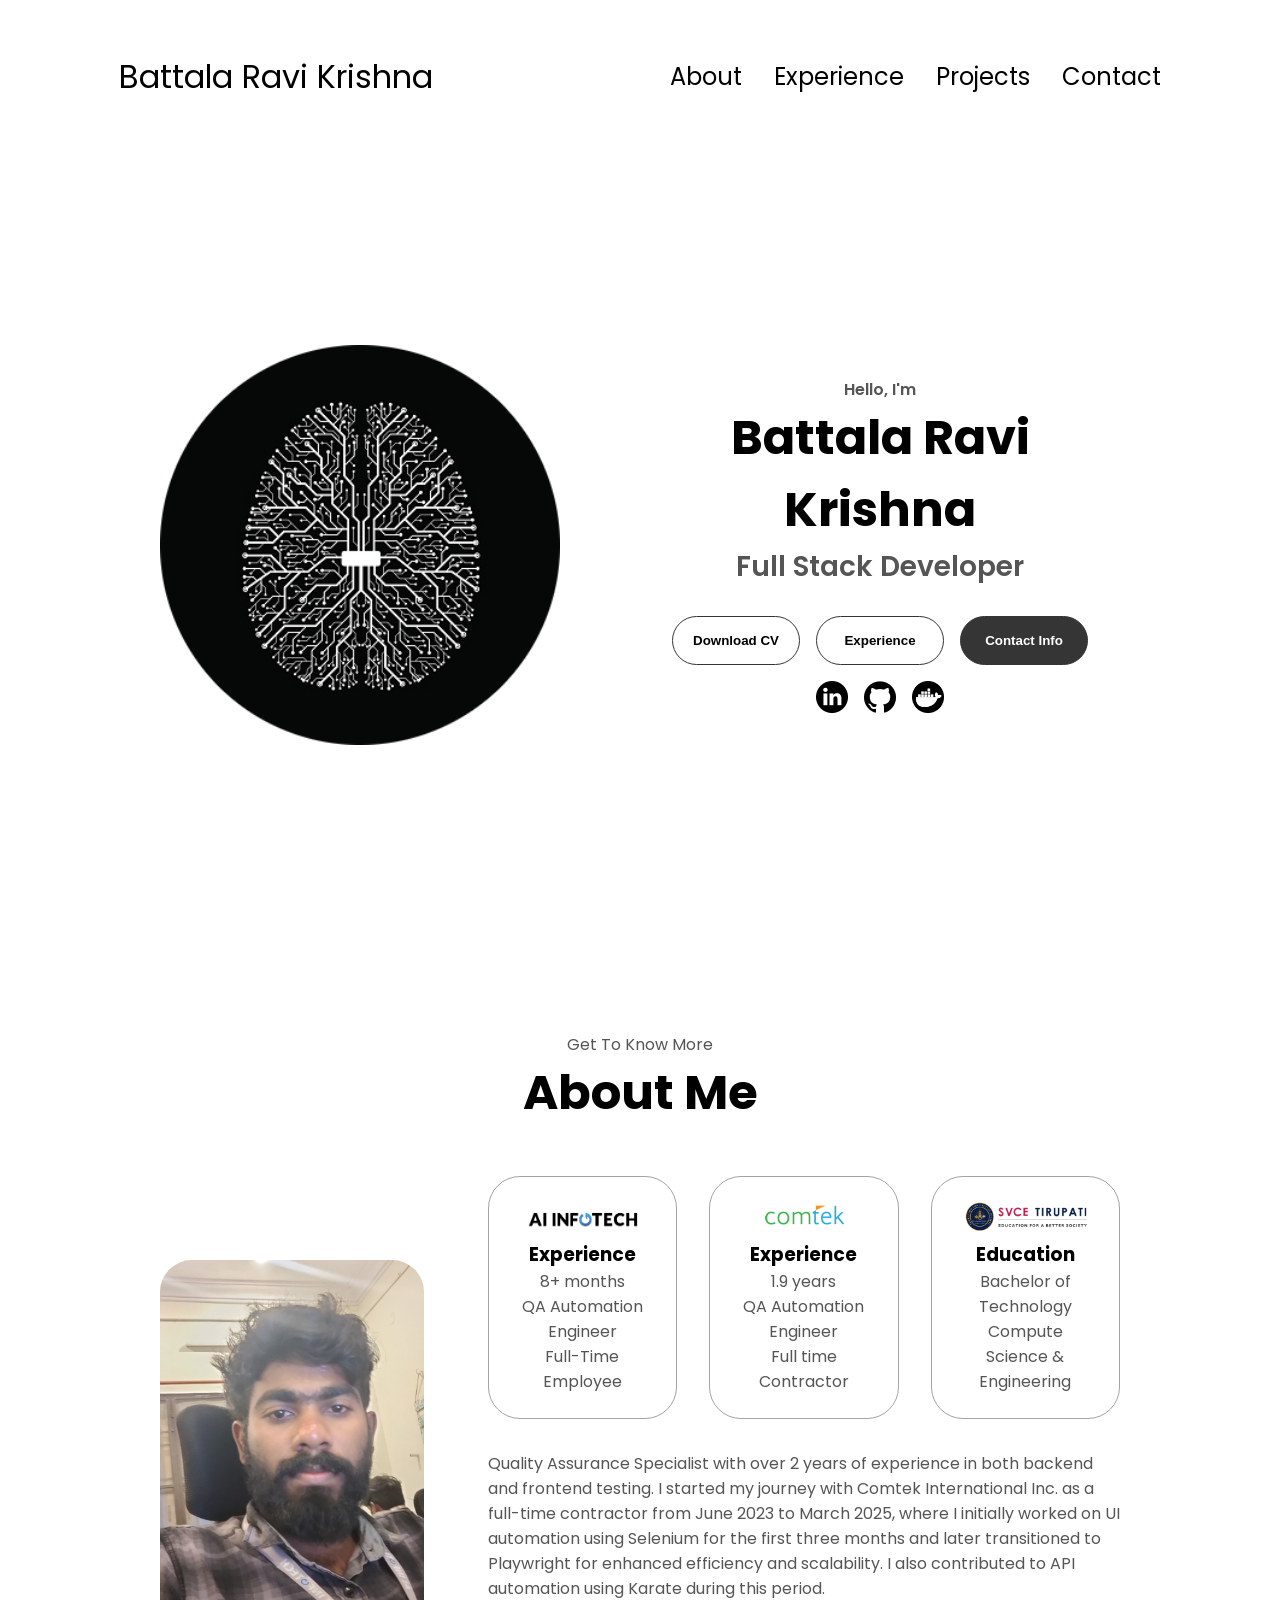
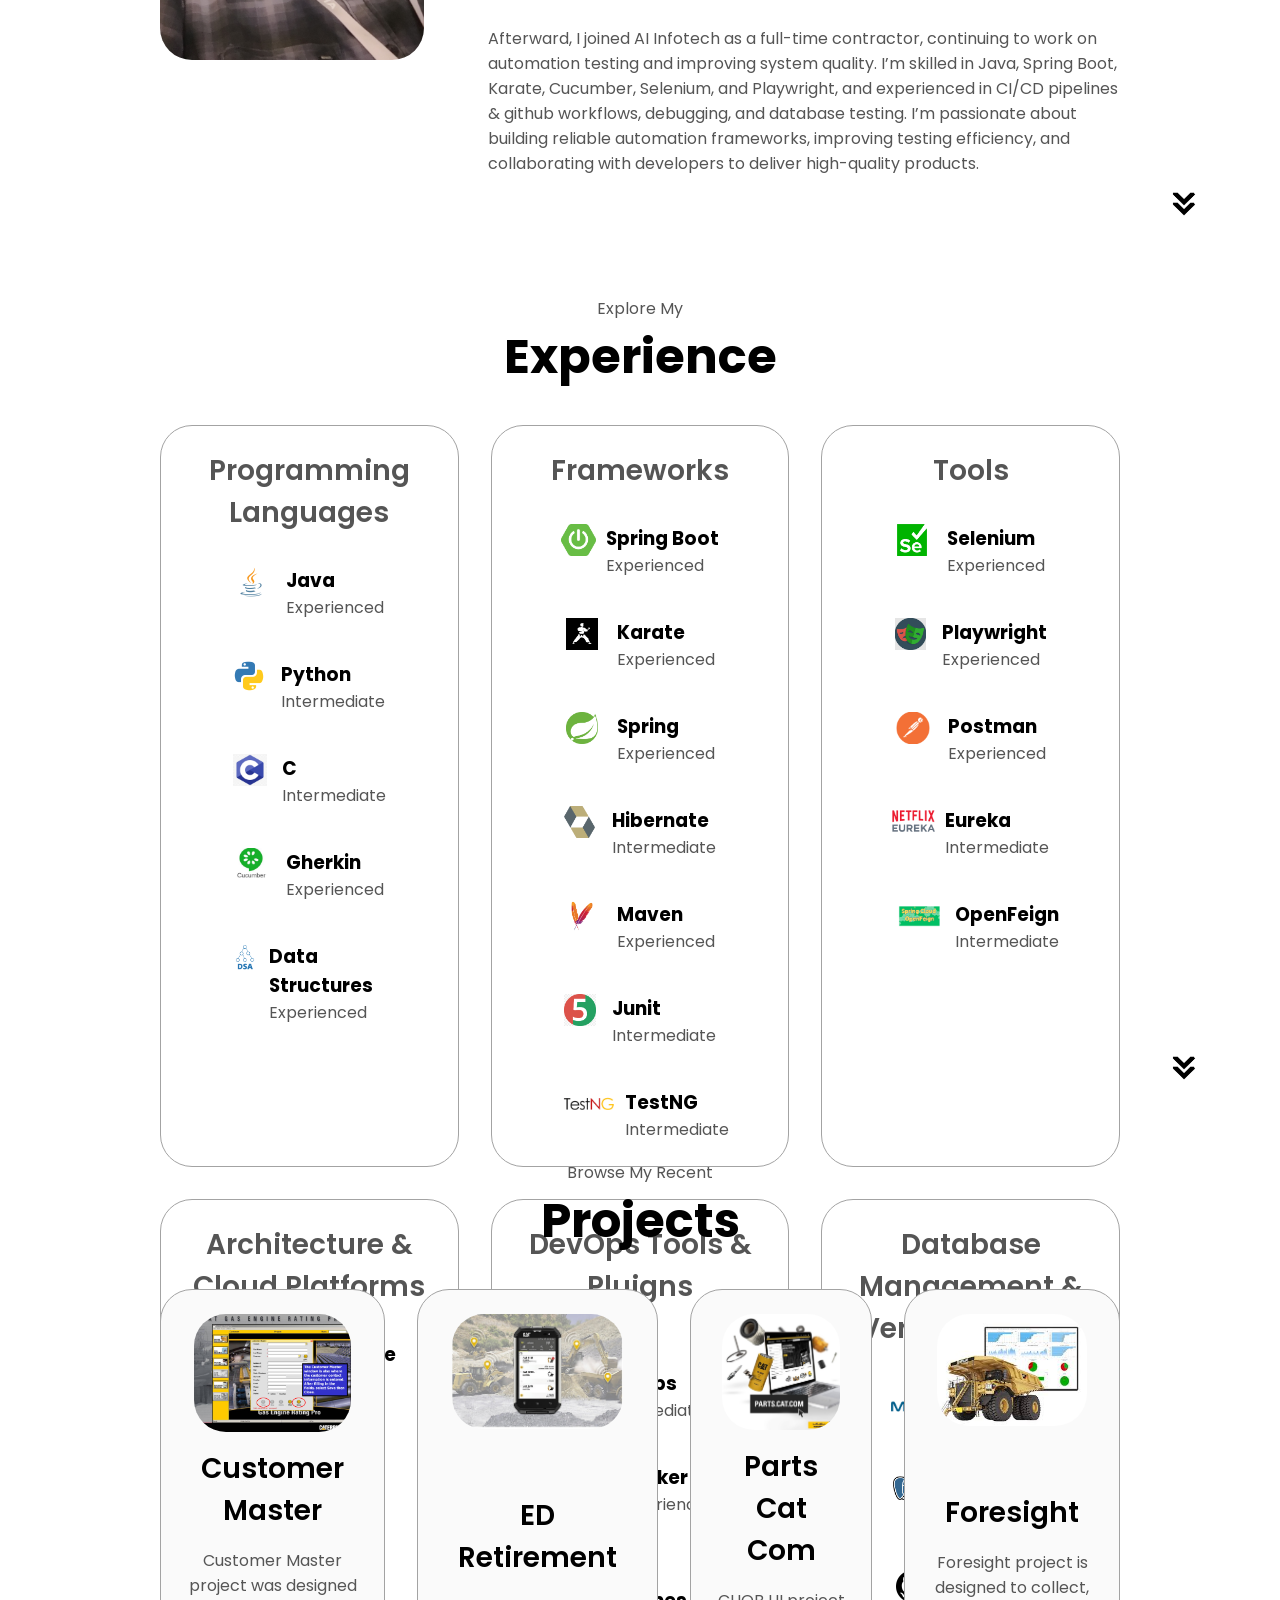
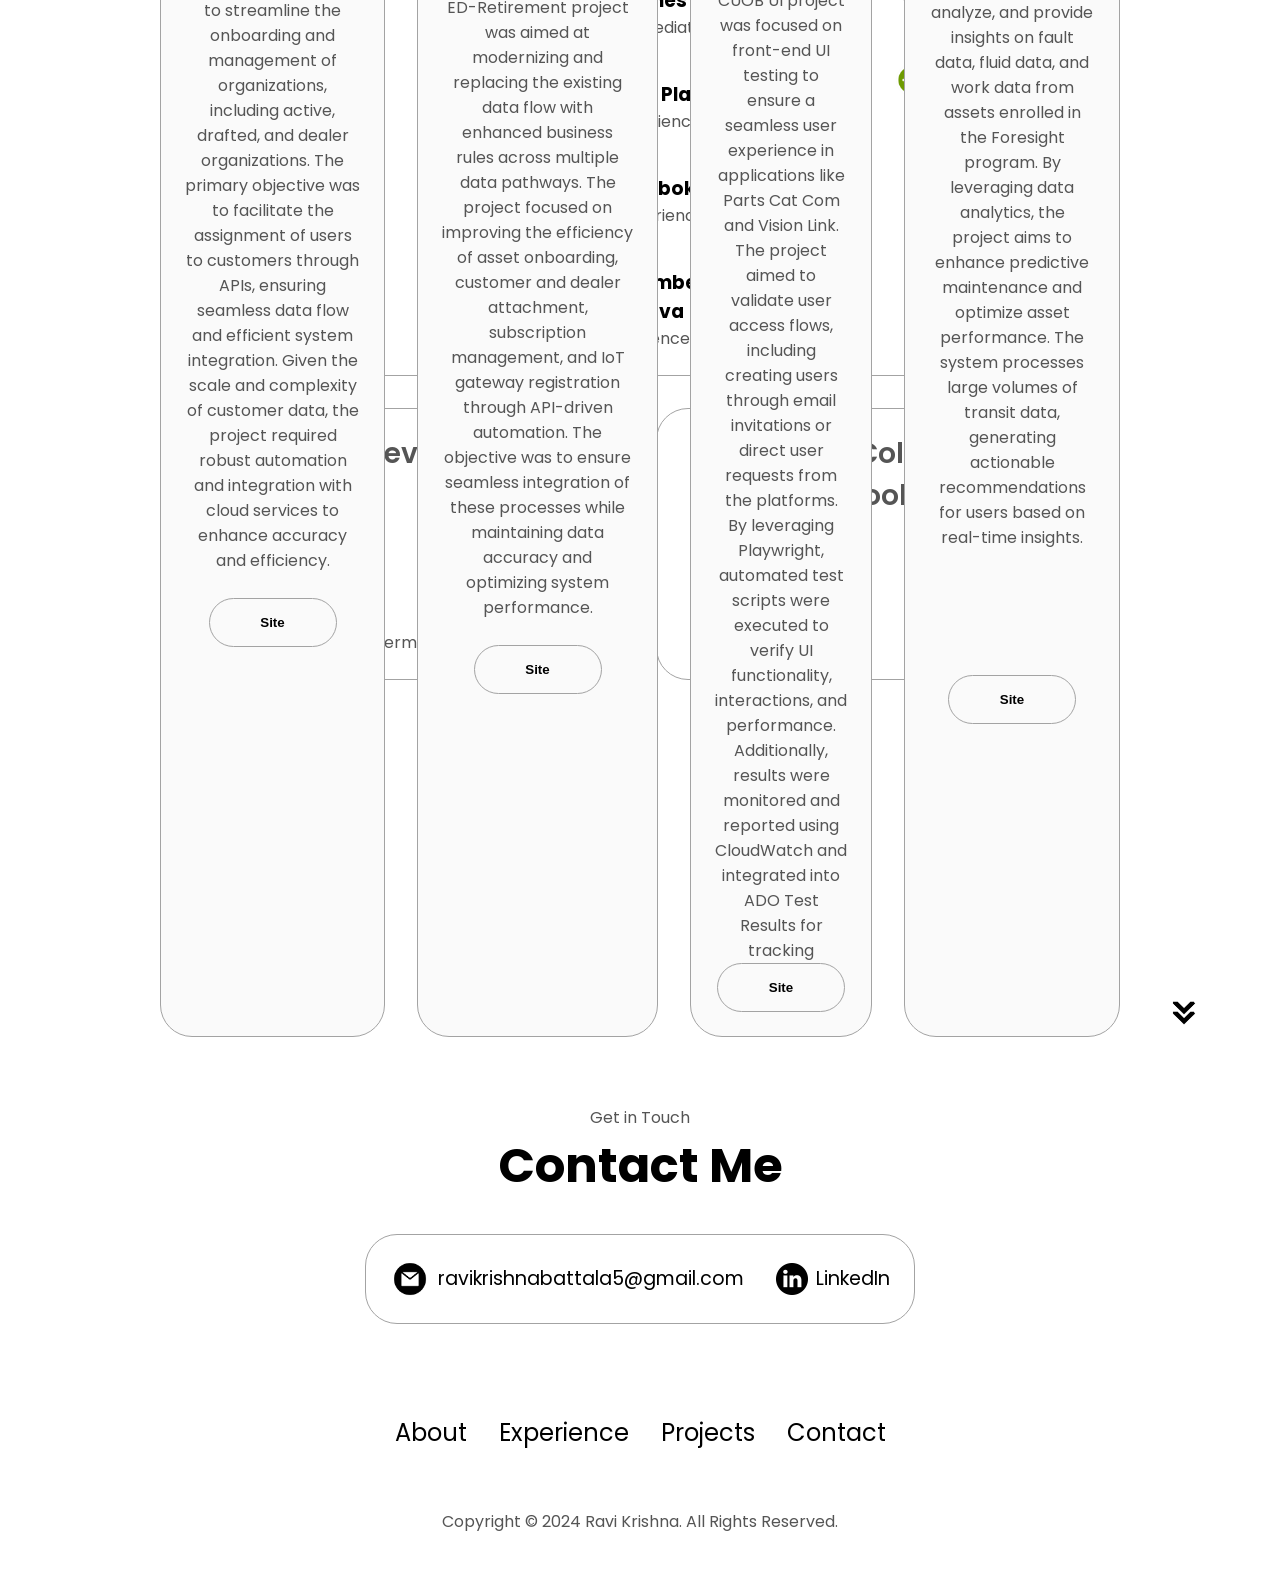
==== index.html @ 6d6265ec "updated version" ====
<!DOCTYPE html>
<html lang="en">

<head>
  <meta charset="UTF-8" />
  <meta http-equiv="X-UA-Compatible" content="IE=edge" />
  <meta name="viewport" content="width=device-width, initial-scale=1.0" />
  <title>My Portfolio</title>
  <link rel="stylesheet" href="style.css" />
  <link rel="stylesheet" href="mediaqueries.css" />
</head>

<body>
  <nav id="desktop-nav">
    <div class="logo">Battala Ravi Krishna</div>
    <div>
      <ul class="nav-links">
        <li><a href="#about">About</a></li>
        <li><a href="#experience">Experience</a></li>
        <li><a href="#projects">Projects</a></li>
        <li><a href="#contact">Contact</a></li>
      </ul>
    </div>
  </nav>
  <nav id="hamburger-nav">
    <div class="logo">Ravi Krishna</div>
    <div class="hamburger-menu">
      <div class="hamburger-icon" onclick="toggleMenu()">
        <span></span>
        <span></span>
        <span></span>
      </div>
      <div class="menu-links">
        <li><a href="#about" onclick="toggleMenu()">About</a></li>
        <li><a href="#experience" onclick="toggleMenu()">Experience</a></li>
        <li><a href="#projects" onclick="toggleMenu()">Projects</a></li>
        <li><a href="#contact" onclick="toggleMenu()">Contact</a></li>
      </div>
    </div>
  </nav>
  <section id="profile">
    <div class="section__pic-container">
      <img src="./assets/display.jpg" alt="Profile picture" />
    </div>
    <div class="section__text">
      <p class="section__text__p1">Hello, I'm</p>

      <h1 class="title">Battala Ravi Krishna</h1>


      <p class="section__text__p2">
        <span class="title-large section-subtitle">
          <span class="typing-animation" id="developer-title"></span>
        </span>
      </p>
      <div class="btn-container">
        <button class="btn btn-color-2" onclick="window.open('./assets/RAVI_KRISHNA_BATTALA.pdf')">
          Download CV
        </button>
        <button class="btn btn-color-2" onclick="window.open('./assets/Experience_letter.pdf')">
          Experience
        </button>
        <button class="btn btn-color-1" onclick="location.href='./#contact'">
          Contact Info
        </button>
      </div>
      <div id="socials-container">
        <img src="./assets/linkedin.png" alt="My LinkedIn profile" class="icon"
          onclick="location.href='https://www.linkedin.com/in/ravi-krishna-battala-4a3060226/'" />
        <img src="./assets/github.png" alt="My Github profile" class="icon"
          onclick="location.href='https://github.com/ravikrishnabattala'" />
        <img src="./assets/docker.png" alt="My Docker profile" class="icon"
          onclick="location.href='https://hub.docker.com/u/ravikrishna1269'" />
      </div>
    </div>
  </section>
  <section id="about">
    <p class="section__text__p1">Get To Know More</p>
    <h1 class="title">About Me</h1>
    <div class="section-container">
      <div class="section__pic-container">
        <img src="./assets/about-pic.jpg" alt="Profile picture" class="about-pic" />
      </div>
      <div class="about-details-container">
        <div class="about-containers">
          <div class="details-container">
            <img src="./assets/aiinfotech.png" alt="https://www.linkedin.com/company/comtek_2/" class="icon"
                 onclick="location.href='https://aiinfotech.co.in/'" />
            <h3>Experience</h3>
            <p>8+ months<br/>QA Automation Engineer <br/>Full-Time Employee</p>
          </div>
          <div class="details-container">
            <img src="./assets/comtek.png" alt="https://www.linkedin.com/company/comtek_2/" class="icon"
              onclick="location.href='https://cmtk.net/'" />
            <h3>Experience</h3>
            <p>1.9 years <br/>QA Automation Engineer<br/> Full time Contractor</p>
          </div>
          <div class="details-container">
            <img src="./assets/college.png" alt="https://www.linkedin.com/school/svcetirupati/" class="icon"
              onclick="location.href='https://svce.edu.in/'" />
            <h3>Education</h3>
            <p>Bachelor of Technology<br />Compute Science & Engineering</p>
          </div>
        </div>
        <div class="text-container">
          <p>
            Quality Assurance Specialist with over 2 years of experience in both backend and frontend testing.
            I started my journey with Comtek International Inc. as a full-time contractor from June 2023 to March 2025,
            where I initially worked on UI automation using Selenium for the first three months and later transitioned
            to Playwright for enhanced efficiency and scalability. I also contributed to API automation using
            Karate during this period.
          </p>
          <br />
          <p>
            Afterward, I joined AI Infotech as a full-time contractor, continuing to work on automation testing and
            improving system quality. I’m skilled in Java, Spring Boot, Karate, Cucumber, Selenium, and Playwright,
            and experienced in CI/CD pipelines & github workflows, debugging, and database testing. I’m passionate
            about building reliable automation frameworks, improving testing efficiency, and collaborating
            with developers to deliver high-quality products.
          </p>
        </div>
      </div>
    </div>
    <img src="./assets/arrow.png" alt="Arrow icon" class="icon arrow" onclick="location.href='./#experience'" />
  </section>
  <section id="experience">
    <p class="section__text__p1">Explore My</p>
    <h1 class="title">Experience</h1>
    <div class="experience-details-container">
      <div class="about-containers">
        <div class="details-container">
          <h2 class="experience-sub-title">Programming Languages</h2>
          <div class="article-container">
            <article>
              <img src="./assets/java.webp" alt="Experience icon" class="icon" />
              <div>
                <h3>Java</h3>
                <p>Experienced</p>
              </div>
            </article>
            <article>
              <img src="./assets/python.png" alt="Experience icon" class="icon" />
              <div>
                <h3>Python</h3>
                <p>Intermediate</p>
              </div>
            </article>
            <article>
              <img src="./assets/C.png" alt="Experience icon" class="icon" />
              <div>
                <h3>C</h3>
                <p>Intermediate</p>
              </div>
            </article>
            <article>
              <img src="./assets/gherkin.jpg" alt="Experience icon" class="icon" />
              <div>
                <h3>Gherkin</h3>
                <p>Experienced</p>
              </div>
            </article>
            <article>
              <img src="./assets/DSA.png" alt="Experience icon" class="icon" />
              <div>
                <h3>Data Structures </h3>
                <p>Experienced</p>
              </div>
            </article>
          </div>
        </div>
        <div class="details-container">
          <h2 class="experience-sub-title">Frameworks</h2>
          <div class="article-container">
            <article>
              <img src="./assets/springboot.png" alt="Experience icon" class="icon" />
              <div>
                <h3>Spring Boot</h3>
                <p>Experienced</p>
              </div>
            </article>
            <article>
              <img src="./assets/karate.png" alt="Experience icon" class="icon" />
              <div>
                <h3>Karate</h3>
                <p>Experienced</p>
              </div>
            </article>
            <article>
              <img src="./assets/spring.png" alt="Experience icon" class="icon" />
              <div>
                <h3>Spring</h3>
                <p>Experienced</p>
              </div>
            </article>
            <article>
              <img src="./assets/hibernate.png" alt="Experience icon" class="icon" />
              <div>
                <h3>Hibernate</h3>
                <p>Intermediate</p>
              </div>
            </article>
            <article>
              <img src="./assets/maven.png" alt="Experience icon" class="icon" />
              <div>
                <h3>Maven</h3>
                <p>Experienced</p>
              </div>
            </article>
            <article>
              <img src="./assets/junit.png" alt="Experience icon" class="icon" />
              <div>
                <h3>Junit</h3>
                <p>Intermediate</p>
              </div>
            </article>
            <article>
              <img src="./assets/testng.png" alt="Experience icon" class="icon" />
              <div>
                <h3>TestNG</h3>
                <p>Intermediate</p>
              </div>
            </article>
          </div>
        </div>
        <div class="details-container">
          <h2 class="experience-sub-title">Tools</h2>
          <div class="article-container">
            <article>
              <img src="./assets/selenium.png" alt="Experience icon" class="icon" />
              <div>
                <h3>Selenium</h3>
                <p>Experienced</p>
              </div>
            </article>
            <article>
              <img src="./assets/playwright.jpg" alt="Experience icon" class="icon" />
              <div>
                <h3>Playwright</h3>
                <p>Experienced</p>
              </div>
            </article>
<!--            <article>-->
<!--              <img src="./assets/kafka.jpg" alt="Experience icon" class="icon" />-->
<!--              <div>-->
<!--                <h3>kafka</h3>-->
<!--                <p>Intermediate</p>-->
<!--              </div>-->
<!--            </article>-->
<!--            <article>-->
<!--              <img src="./assets/rabbitmq.png" alt="Experience icon" class="icon" />-->
<!--              <div>-->
<!--                <h3>RabbitMQ</h3>-->
<!--                <p>Intermediate</p>-->
<!--              </div>-->
<!--            </article>-->
            <article>
              <img src="./assets/postman.png" alt="Experience icon" class="icon" />
              <div>
                <h3>Postman</h3>
                <p>Experienced</p>
              </div>
            </article>
<!--            <article>-->
<!--              <img src="./assets/okta.png" alt="Experience icon" class="icon" />-->
<!--              <div>-->
<!--                <h3>Okta</h3>-->
<!--                <p>Intermediate</p>-->
<!--              </div>-->
<!--            </article>-->
<!--            <article>-->
<!--              <img src="./assets/sleuth.jpg" alt="Experience icon" class="icon" />-->
<!--              <div>-->
<!--                <h3>Sleuth</h3>-->
<!--                <p>Intermediate</p>-->
<!--              </div>-->
<!--            </article>-->
<!--            <article>-->
<!--              <img src="./assets/zipkin.jpg" alt="Experience icon" class="icon" />-->
<!--              <div>-->
<!--                <h3>Zipkin</h3>-->
<!--                <p>Intermediate</p>-->
<!--              </div>-->
<!--            </article>-->
            <article>
              <img src="./assets/netflix.png" alt="Experience icon" class="icon" />
              <div>
                <h3>Eureka</h3>
                <p>Intermediate</p>
              </div>
            </article>
            <article>
              <img src="./assets/openfeign.png" alt="Experience icon" class="icon" />
              <div>
                <h3>OpenFeign</h3>
                <p>Intermediate</p>
              </div>
            </article>
          </div>
        </div>
        <div class="details-container">
          <h2 class="experience-sub-title">Architecture & Cloud Platforms</h2>
          <div class="article-container">
            <article>
              <img src="./assets/microservice.png" alt="Experience icon" class="icon" />
              <div>
                <h3>Microservice</h3>
                <p>Experienced</p>
              </div>
            </article>
            <article>
              <img src="./assets/azure.jpg" alt="Experience icon" class="icon" />
              <div>
                <h3>Azure</h3>
                <p>Intermediate</p>
              </div>
            </article>
            <article>
              <img src="./assets/aws.png" alt="Experience icon" class="icon" />
              <div>
                <h3>AWS</h3>
                <p>Basic</p>
              </div>
            </article>
            <article>
              <img src="./assets/snowflake.jpg" alt="Experience icon" class="icon" />
              <div>
                <h3>Snowflake</h3>
                <p>Intermediate</p>
              </div>
            </article>
          </div>
        </div>
        <div class="details-container">
          <h2 class="experience-sub-title">DevOps Tools & Pluigns</h2>
          <div class="article-container">
            <article>
              <img src="./assets/devops.jpg" alt="Experience icon" class="icon" />
              <div>
                <h3>Azure DevOps</h3>
                <p>Intermediate</p>
              </div>
            </article>
            <article>
              <img src="./assets/docker1.png" alt="Experience icon" class="icon" />
              <div>
                <h3>Docker</h3>
                <p>Experienced</p>
              </div>
            </article>
            <article>
              <img src="./assets/pipeline.png" alt="Experience icon" class="icon" />
              <div>
                <h3>CI/CD Pipelines</h3>
                <p>Intermediate</p>
              </div>
            </article>
            <article>
              <img src="./assets/testplans.jpg" alt="Experience icon" class="icon" />
              <div>
                <h3>Test Plans</h3>
                <p>Experienced</p>
              </div>
            </article>
            <article>
              <img src="./assets/lombok.png" alt="Experience icon" class="icon" />
              <div>
                <h3>Lombok</h3>
                <p>Experienced</p>
              </div>
            </article>
            <article>
              <img src="./assets/gherkin.jpg" alt="Experience icon" class="icon" />
              <div>
                <h3>Cucumber for Java</h3>
                <p>Experienced</p>
              </div>
            </article>
          </div>
        </div>
        <div class="details-container">
          <h2 class="experience-sub-title">Database Management & Version Control</h2>
          <div class="article-container">
            <article>
              <img src="./assets/mySQL.png" alt="Experience icon" class="icon" />
              <div>
                <h3>MySQL</h3>
                <p>Experienced</p>
              </div>
            </article>
            <article>
              <img src="./assets/postgresql.png" alt="Experience icon" class="icon" />
              <div>
                <h3>PostgreSQL</h3>
                <p>Experienced</p>
              </div>
            </article>
            <article>
              <img src="./assets/github.png" alt="Experience icon" class="icon" />
              <div>
                <h3>Github</h3>
                <p>Experienced</p>
              </div>
            </article>
            <article>
              <img src="./assets/swagger.png" alt="Experience icon" class="icon" />
              <div>
                <h3>Swagger</h3>
                <p>Experienced</p>
              </div>
            </article>
          </div>
        </div>
        <div class="details-container">
          <h2 class="experience-sub-title">Frontend Development</h2>
          <div class="article-container">
            <article>
              <img src="./assets/html.jpg" alt="Experience icon" class="icon" />
              <div>
                <h3>Html</h3>
                <p>Intermediate</p>
              </div>
            </article>
            <article>
              <img src="./assets/css.png" alt="Experience icon" class="icon" />
              <div>
                <h3>CSS</h3>
                <p>Intermediate</p>
              </div>
            </article>
            <article>
              <img src="./assets/js.png" alt="Experience icon" class="icon" />
              <div>
                <h3>Js</h3>
                <p>Intermediate</p>
              </div>
            </article>
          </div>
        </div>
        <div class="details-container">
          <h2 class="experience-sub-title">Design & Collaboration Tools:</h2>
          <div class="article-container">
            <article>
              <img src="./assets/figma.png" alt="Experience icon" class="icon" />
              <div>
                <h3>Figma</h3>
                <p>Intermediate</p>
              </div>
            </article>
            <article>
              <img src="./assets/confluence.jpg" alt="Experience icon" class="icon" />
              <div>
                <h3>Confluence</h3>
                <p>Intermediate</p>
              </div>
            </article>
          </div>
        </div>
      </div>
    </div>
    <img src="./assets/arrow.png" alt="Arrow icon" class="icon arrow" onclick="location.href='./#projects'" />
  </section>
  <section id="projects">
    <p class="section__text__p1">Browse My Recent</p>
    <h1 class="title">Projects</h1>
    <div class="experience-details-container">
      <div class="about-containers">
        <div class="details-container color-container">
          <div class="article-container">
            <img src="./assets/project-1.jpg" alt="Project 1" class="project-img" />
          </div>
          <h2 class="experience-sub-title project-title">Customer Master</h2>
          <div class="btn-container">
            <p> Customer Master project was designed to streamline the onboarding and management of organizations,
              including active, drafted, and dealer organizations. The primary objective was to facilitate the
              assignment of users to customers through APIs, ensuring seamless data flow and efficient system
              integration. Given the scale and complexity of customer data, the project required robust automation and
              integration with cloud services to enhance accuracy and efficiency.</p>
          </div>
          <br>
          <button class="btn btn-color-2 project-btn" onclick="location.href='https://mycustomer.cat.com/home-page'">
            Site
          </button>
        </div>
        <div class="details-container color-container">
          <div class="article-container">
            <img src="./assets/project-2.jpg" alt="Project 2" class="project-img" />
          </div>
          <br>
          <br>
          <h2 class="experience-sub-title project-title">ED Retirement</h2>
          <div class="btn-container">
            <p>ED-Retirement project was aimed at modernizing and replacing the existing data flow with enhanced
              business rules across multiple data pathways. The project focused on improving the efficiency of asset
              onboarding, customer and dealer attachment, subscription management, and IoT gateway registration through
              API-driven automation. The objective was to ensure seamless integration of these processes while
              maintaining data accuracy and optimizing system performance.</p>

          </div>
          <br>
          <button class="btn btn-color-2 project-btn"
            onclick="location.href='https://www.cat.com/en_US/support/technology/equipment-management.html'">
            Site
          </button>
        </div>
        <div class="details-container color-container">
          <div class="article-container">
            <img src="./assets/project-3.jpg" alt="Project 3" class="project-img" />
          </div>
          <h2 class="experience-sub-title project-title">Parts Cat Com</h2>
          <div class="btn-container">
            <p>CUOB UI project was focused on front-end UI testing to ensure a seamless user experience in applications
              like Parts Cat Com and Vision Link. The project aimed to validate user access flows, including creating
              users through email invitations or direct user requests from the platforms. By leveraging Playwright,
              automated test scripts were executed to verify UI functionality, interactions, and performance.
              Additionally, results were monitored and reported using CloudWatch and integrated into ADO Test Results
              for tracking</p>

          </div>

          <button class="btn btn-color-2 project-btn" onclick="location.href='https://parts.cat.com/en/catcorp'">
            Site
          </button>
        </div>
        <div class="details-container color-container">
          <div class="article-container">
            <img src="./assets/project-4.jpg" alt="Project 4" class="project-img" />
          </div>
          <br>
          <br>
          <h2 class="experience-sub-title project-title">Foresight</h2>
          <div class="btn-container">

            <p>Foresight project is designed to collect, analyze, and provide insights on fault data, fluid data, and
              work data from assets enrolled in the Foresight program. By leveraging data analytics, the project aims to
              enhance predictive maintenance and optimize asset performance. The system processes large volumes of
              transit data, generating actionable recommendations for users based on real-time insights.</p>
          </div>
          <br>
          <br>
          <br>
          <br>
          <br>
          <button class="btn btn-color-2 project-btn" onclick="location.href='https://foresight.cat.com/'">
            Site
          </button>
        </div>
      </div>
    </div>
    <img src="./assets/arrow.png" alt="Arrow icon" class="icon arrow" onclick="location.href='./#contact'" />
  </section>
  <section id="contact">
    <p class="section__text__p1">Get in Touch</p>
    <h1 class="title">Contact Me</h1>
    <div class="contact-info-upper-container">
      <div class="contact-info-container">
        <img src="./assets/email.png" alt="Email icon" class="icon contact-icon email-icon" />
        <p><a href="mailto:ravikrishnabattala5@gmail.com">ravikrishnabattala5@gmail.com</a></p>
      </div>
      <div class="contact-info-container">
        <img src="./assets/linkedin.png" alt="LinkedIn icon" class="icon contact-icon" />
        <p><a href="https://www.linkedin.com/in/ravi-krishna-battala-4a3060226/">LinkedIn</a></p>
      </div>
    </div>
  </section>
  <footer>
    <nav>
      <div class="nav-links-container">
        <ul class="nav-links">
          <li><a href="#about">About</a></li>
          <li><a href="#experience">Experience</a></li>
          <li><a href="#projects">Projects</a></li>
          <li><a href="#contact">Contact</a></li>
        </ul>
      </div>
    </nav>
    <p>Copyright &#169; 2024 Ravi Krishna. All Rights Reserved.</p>
  </footer>
  <script src="script.js"></script>
</body>

</html>
---- style.css ----
/* GENERAL */

@import url("https://fonts.googleapis.com/css2?family=Poppins:wght@300;400;500;600&display=swap");

* {
  margin: 0;
  padding: 0;
}

body {
  font-family: "Poppins", sans-serif;
}

html {
  scroll-behavior: smooth;
}

p {
  color: rgb(85, 85, 85);
}

/* TRANSITION */

a,
.btn {
  transition: all 300ms ease;
}

/* DESKTOP NAV */

nav,
.nav-links {
  display: flex;
}

nav {
  justify-content: space-around;
  align-items: center;
  height: 17vh;
}

.nav-links {
  gap: 2rem;
  list-style: none;
  font-size: 1.5rem;
}

a {
  color: black;
  text-decoration: none;
  text-decoration-color: white;
}

a:hover {
  color: grey;
  text-decoration: underline;
  text-underline-offset: 1rem;
  text-decoration-color: rgb(181, 181, 181);
}

.logo {
  font-size: 2rem;
}

.logo:hover {
  cursor: default;
}

/* HAMBURGER MENU */

#hamburger-nav {
  display: none;
}

.hamburger-menu {
  position: relative;
  display: inline-block;
}

.hamburger-icon {
  display: flex;
  flex-direction: column;
  justify-content: space-between;
  height: 24px;
  width: 30px;
  cursor: pointer;
}

.hamburger-icon span {
  width: 100%;
  height: 2px;
  background-color: black;
  transition: all 0.3 ease-in-out;
}

.menu-links {
  position: absolute;
  top: 100%;
  right: 0;
  background-color: white;
  width: fit-content;
  max-height: 0;
  overflow: hidden;
  transition: all 0.3 ease-in-out;
}

.menu-links a {
  display: block;
  padding: 10px;
  text-align: center;
  font-size: 1.5rem;
  color: black;
  text-decoration: none;
  transition: all 0.3 ease-in-out;
}

.menu-links li {
  list-style: none;
}

.menu-links.open {
  max-height: 300px;
}

.hamburger-icon.open span:first-child {
  transform: rotate(45deg) translate(10px, 5px);
}

.hamburger-icon.open span:nth-child(2) {
  opacity: 0;
}

.hamburger-icon.open span:last-child {
  transform: rotate(-45deg) translate(10px, -5px);
}

.hamburger-icon span:first-child {
  transform: none;
}

.hamburger-icon span:first-child {
  opacity: 1;
}

.hamburger-icon span:first-child {
  transform: none;
}

/* SECTIONS */

section {
  padding-top: 4vh;
  height: 96vh;
  margin: 0 10rem;
  box-sizing: border-box;
  min-height: fit-content;
}

.section-container {
  display: flex;
}

/* PROFILE SECTION */

#profile {
  display: flex;
  justify-content: center;
  gap: 5rem;
  height: 80vh;
}

.section__pic-container {
  display: flex;
  height: 400px;
  width: 400px;
  margin: auto 0;
}

.section__text {
  align-self: center;
  text-align: center;
}

.section__text p {
  font-weight: 600;
}

.section__text__p1 {
  text-align: center;
}

.section__text__p2 {
  font-size: 1.75rem;
  margin-bottom: 1rem;
}

.title {
  font-size: 3rem;
  text-align: center;
}

#socials-container {
  display: flex;
  justify-content: center;
  margin-top: 1rem;
  gap: 1rem;
}

/* ICONS */

.icon {
  cursor: pointer;
  height: 2rem;
}

/* BUTTONS */

.btn-container {
  display: flex;
  justify-content: center;
  gap: 1rem;
}

.btn {
  font-weight: 600;
  transition: all 300ms ease;
  padding: 1rem;
  width: 8rem;
  border-radius: 2rem;
}

.btn-color-1,
.btn-color-2 {
  border: rgb(53, 53, 53) 0.1rem solid;
}

.btn-color-1:hover,
.btn-color-2:hover {
  cursor: pointer;
}

.btn-color-1,
.btn-color-2:hover {
  background: rgb(53, 53, 53);
  color: white;
}

.btn-color-1:hover {
  background: rgb(0, 0, 0);
}

.btn-color-2 {
  background: none;
}

.btn-color-2:hover {
  border: rgb(255, 255, 255) 0.1rem solid;
}

.btn-container {
  gap: 1rem;
}

/* ABOUT SECTION */

#about {
  position: relative;
}

.about-containers {
  gap: 2rem;
  margin-bottom: 2rem;
  margin-top: 2rem;
}

.about-details-container {
  justify-content: center;
  flex-direction: column;
}

.about-containers,
.about-details-container {
  display: flex;
}

.about-pic {
  border-radius: 2rem;
}

.arrow {
  position: absolute;
  right: -5rem;
  bottom: 2.5rem;
}

.details-container {
  padding: 1.5rem;
  flex: 1;
  background: white;
  border-radius: 2rem;
  border: rgb(53, 53, 53) 0.1rem solid;
  border-color: rgb(163, 163, 163);
  text-align: center;
}

.section-container {
  gap: 4rem;
  height: 80%;
}

.section__pic-container {
  height: 400px;
  width: 400px;
  margin: auto 0;
}

/* EXPERIENCE SECTION */

#experience {
  position: relative;
}

.experience-sub-title {
  color: rgb(85, 85, 85);
  font-weight: 600;
  font-size: 1.75rem;
  margin-bottom: 2rem;
}

.experience-details-container {
  display: flex;
  justify-content: center;
  flex-direction: column;
}

.article-container {
  display: flex;
  text-align: initial;
  flex-wrap: wrap;
  flex-direction: row;
  gap: 2.5rem;
  justify-content: space-around;
}

article {
  display: flex;
  width: 10rem;
  justify-content: space-around;
  gap: 0.5rem;
}

article .icon {
  cursor: default;
}

/* PROJECTS SECTION */

#projects {
  position: relative;
}

.color-container {
  border-color: rgb(163, 163, 163);
  background: rgb(250, 250, 250);
}

.project-img {
  border-radius: 2rem;
  width: 90%;
  height: 90%;
}

.project-title {
  margin: 1rem;
  color: black;
}

.project-btn {
  color: black;
  border-color: rgb(163, 163, 163);
}

/* CONTACT */

#contact {
  display: flex;
  justify-content: center;
  flex-direction: column;
  height: 70vh;
}

.contact-info-upper-container {
  display: flex;
  justify-content: center;
  border-radius: 2rem;
  border: rgb(53, 53, 53) 0.1rem solid;
  border-color: rgb(163, 163, 163);
  background: (250, 250, 250);
  margin: 2rem auto;
  padding: 0.5rem;
}

.contact-info-container {
  display: flex;
  align-items: center;
  justify-content: center;
  gap: 0.5rem;
  margin: 1rem;
}

.contact-info-container p {
  font-size: larger;
}

.contact-icon {
  cursor: default;
}

.email-icon {
  height: 2.5rem;
}

/* FOOTER SECTION */

footer {
  height: 26vh;
  margin: 0 1rem;
}

footer p {
  text-align: center;
}

.typing-animation {
  display: inline-block;
  overflow: hidden;
  white-space: nowrap;
  margin: 0;
  color: var(--primary);
  letter-spacing: 0.08; /* Adjust the spacing as needed */
  animation: typing 3s steps(21, end), blink-caret .5s step-end infinite;
  border-right: none; /* Remove the cursor */
}
---- mediaqueries.css ----
@media screen and (max-width: 1400px) {
  #profile {
    height: 83vh;
    margin-bottom: 6rem;
  }
  .about-containers {
    flex-wrap: wrap;
  }
  #contact,
  #projects {
    height: fit-content;
  }
}

@media screen and (max-width: 1200px) {
  #desktop-nav {
    display: none;
  }
  #hamburger-nav {
    display: flex;
  }
  #experience,
  .experience-details-container {
    margin-top: 2rem;
  }
  #profile,
  .section-container {
    display: block;
  }
  .arrow {
    display: none;
  }
  section,
  .section-container {
    height: fit-content;
  }
  section {
    margin: 0 5%;
  }
  .section__pic-container {
    width: 275px;
    height: 275px;
    margin: 0 auto 2rem;
  }
  .about-containers {
    margin-top: 0;
  }
}

@media screen and (max-width: 600px) {
  #contact,
  footer {
    height: 40vh;
  }
  #profile {
    height: 83vh;
    margin-bottom: 0;
  }
  article {
    font-size: 1rem;
  }
  footer nav {
    height: fit-content;
    margin-bottom: 2rem;
  }
  .about-containers,
  .contact-info-upper-container,
  .btn-container {
    flex-wrap: wrap;
  }
  .contact-info-container {
    margin: 0;
  }
  .contact-info-container p,
  .nav-links li a {
    font-size: 1rem;
  }
  .experience-sub-title {
    font-size: 1.25rem;
  }
  .logo {
    font-size: 1.5rem;
  }
  .nav-links {
    flex-direction: column;
    gap: 0.5rem;
    text-align: center;
  }
  .section__pic-container {
    width: auto;
    height: 46vw;
    justify-content: center;
  }
  .section__text__p2 {
    font-size: 1.25rem;
  }
  .title {
    font-size: 2rem;
  }
  .text-container {
    text-align: justify;
  }
}
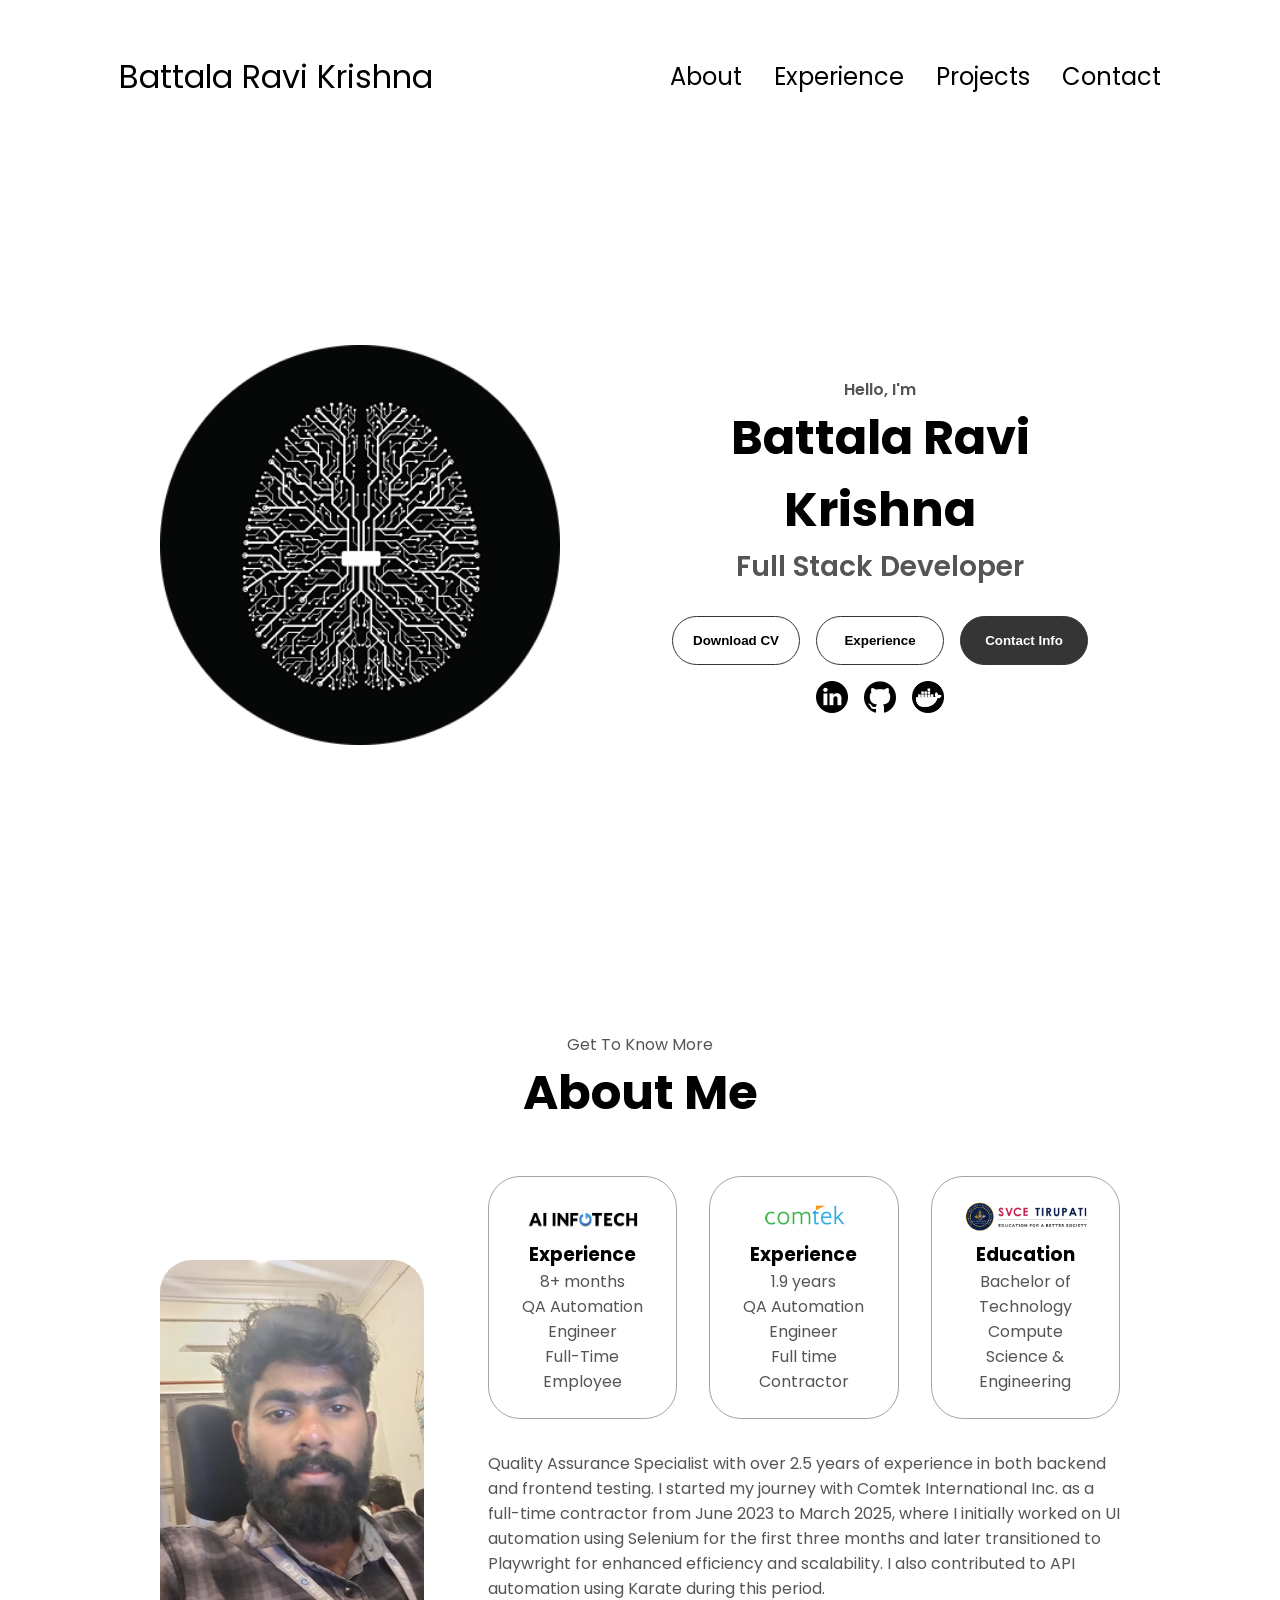
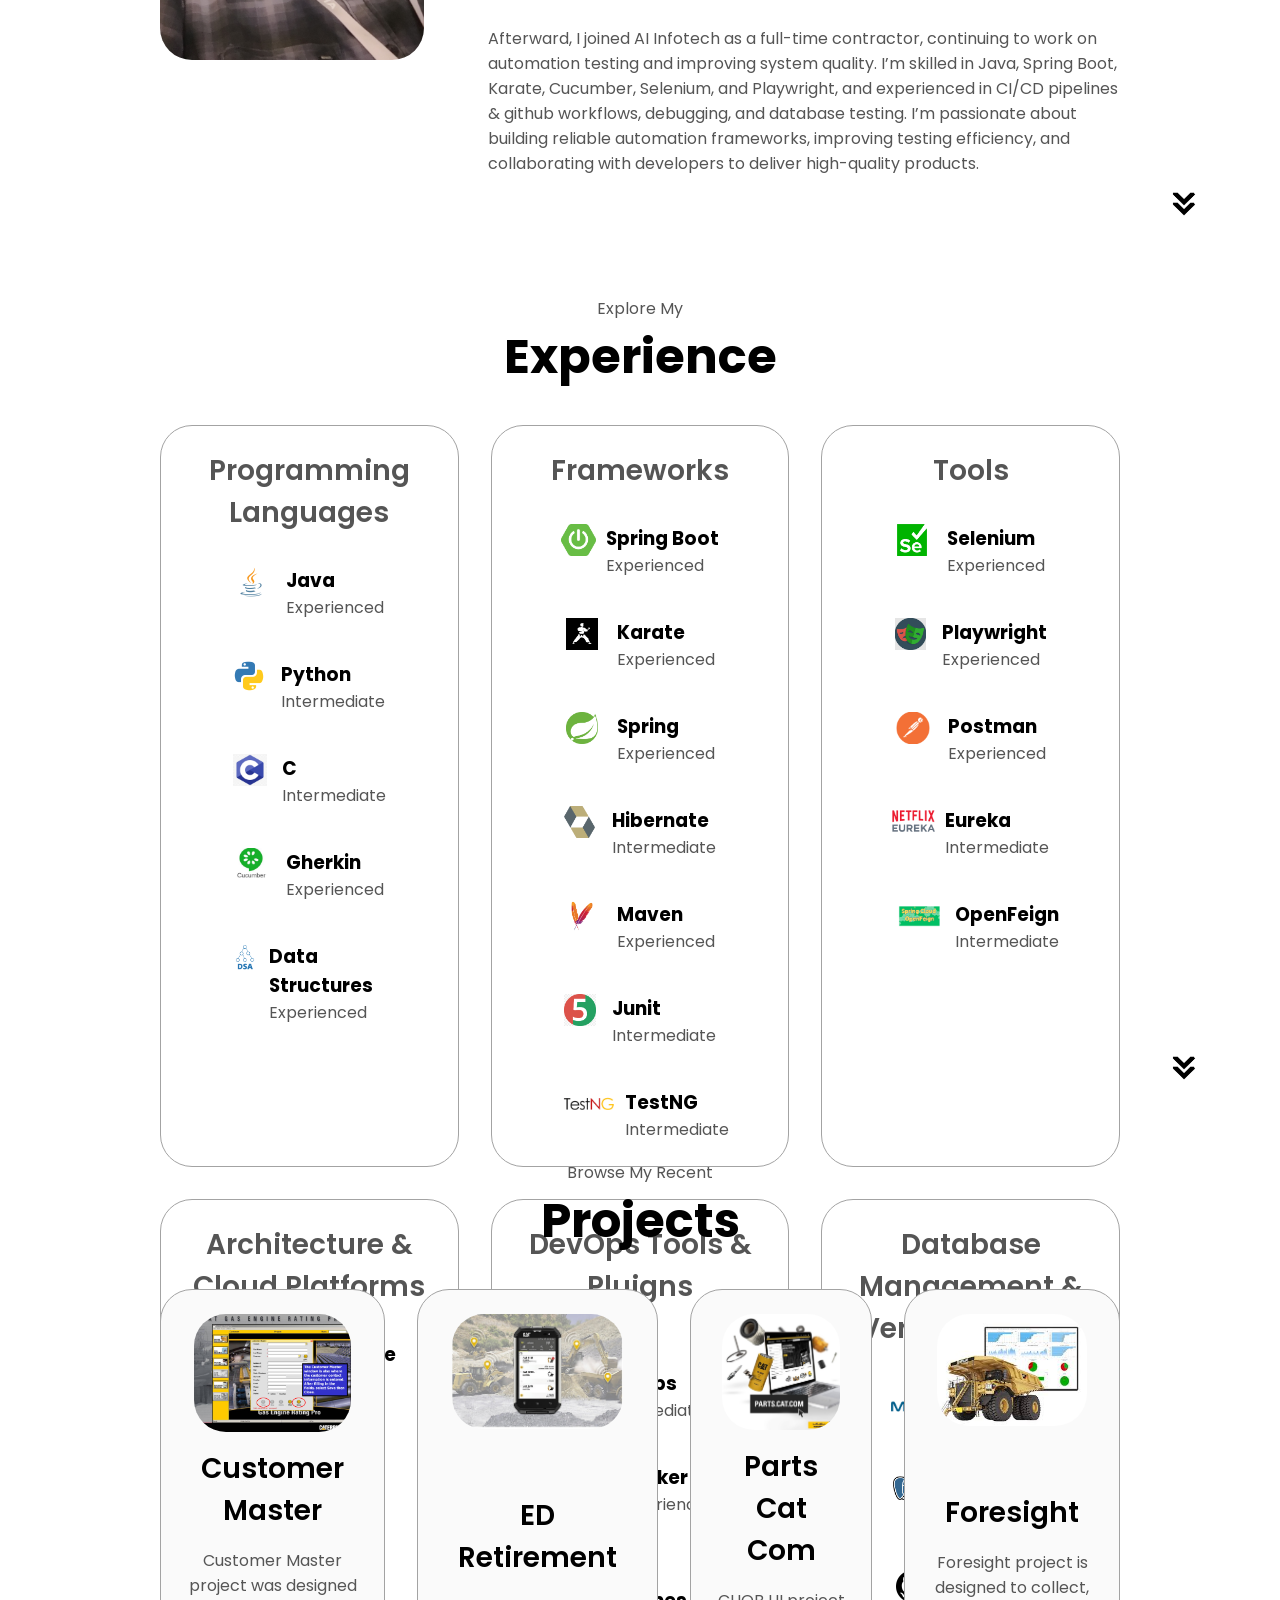
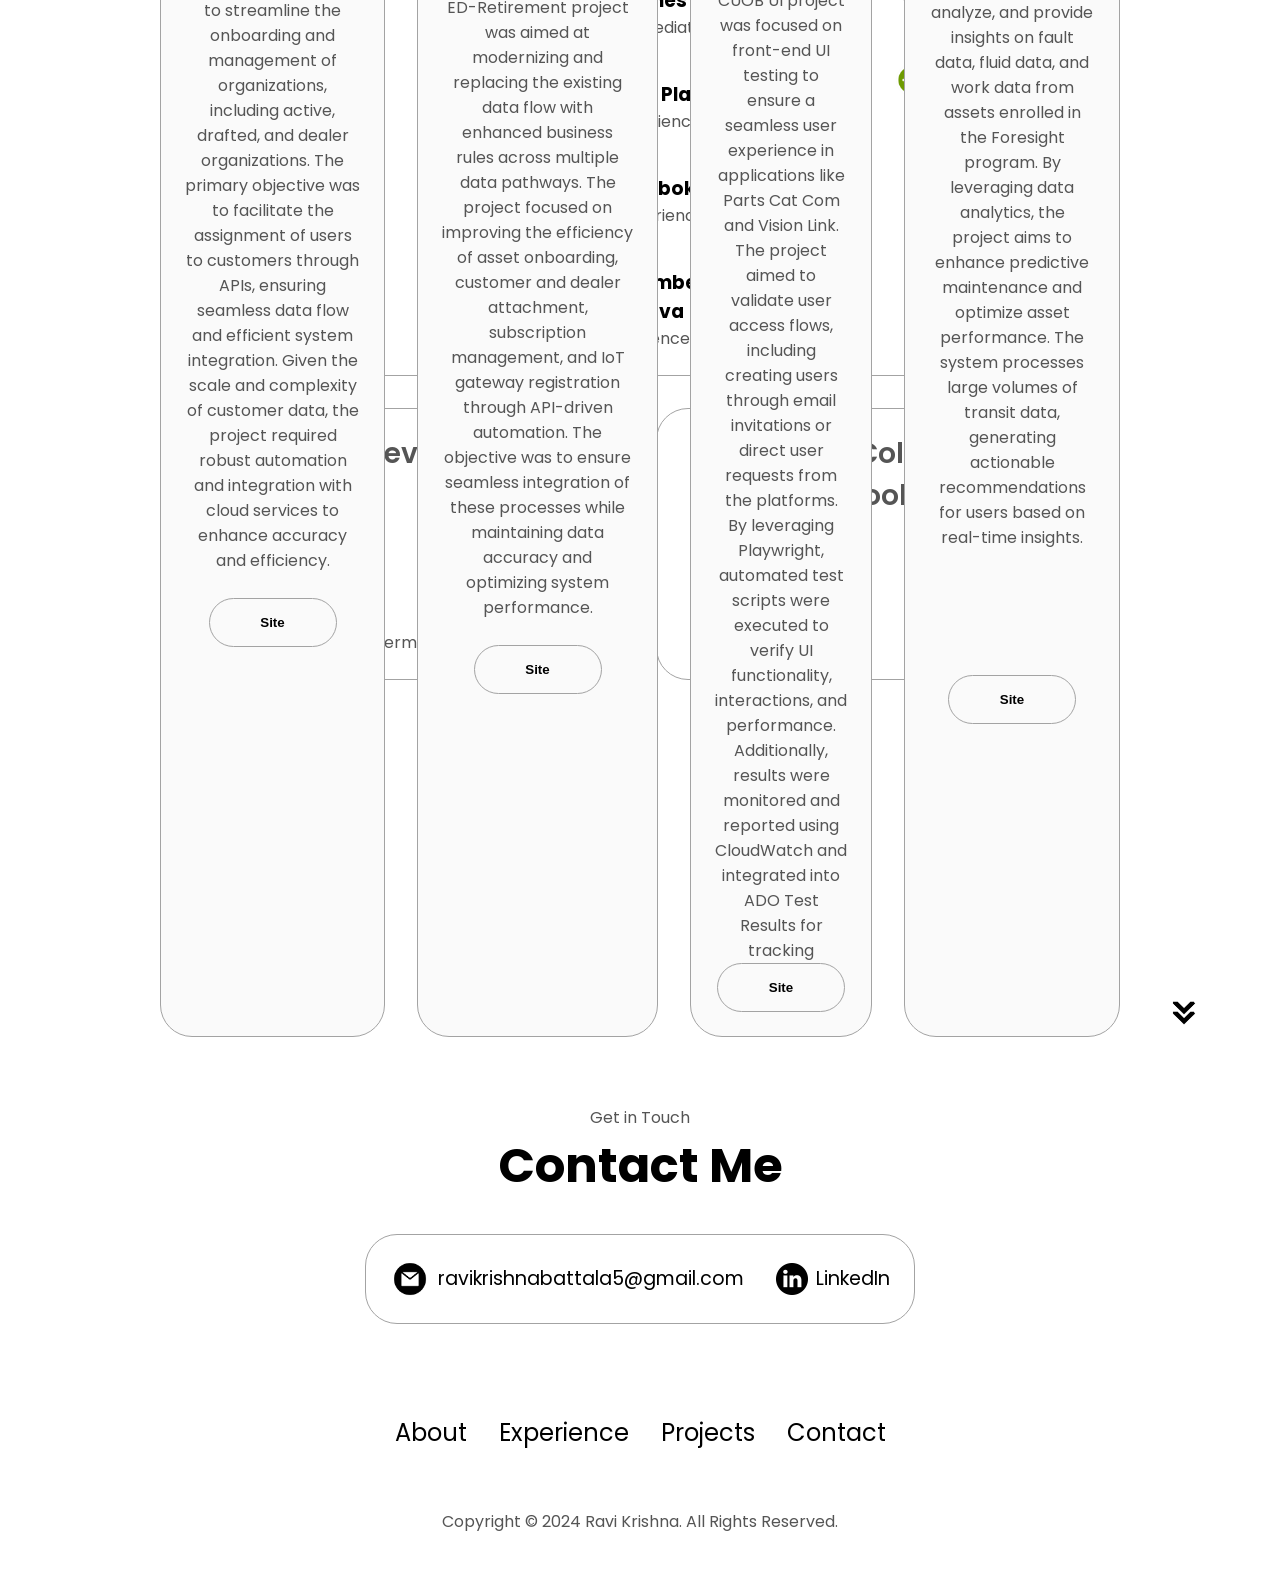
==== commit 1ac3071e: "updated version" ====
--- a/index.html
+++ b/index.html
@@ -104,7 +104,7 @@
         </div>
         <div class="text-container">
           <p>
-            Quality Assurance Specialist with over 2 years of experience in both backend and frontend testing.
+            Quality Assurance Specialist with over 2.5 years of experience in both backend and frontend testing.
             I started my journey with Comtek International Inc. as a full-time contractor from June 2023 to March 2025,
             where I initially worked on UI automation using Selenium for the first three months and later transitioned
             to Playwright for enhanced efficiency and scalability. I also contributed to API automation using
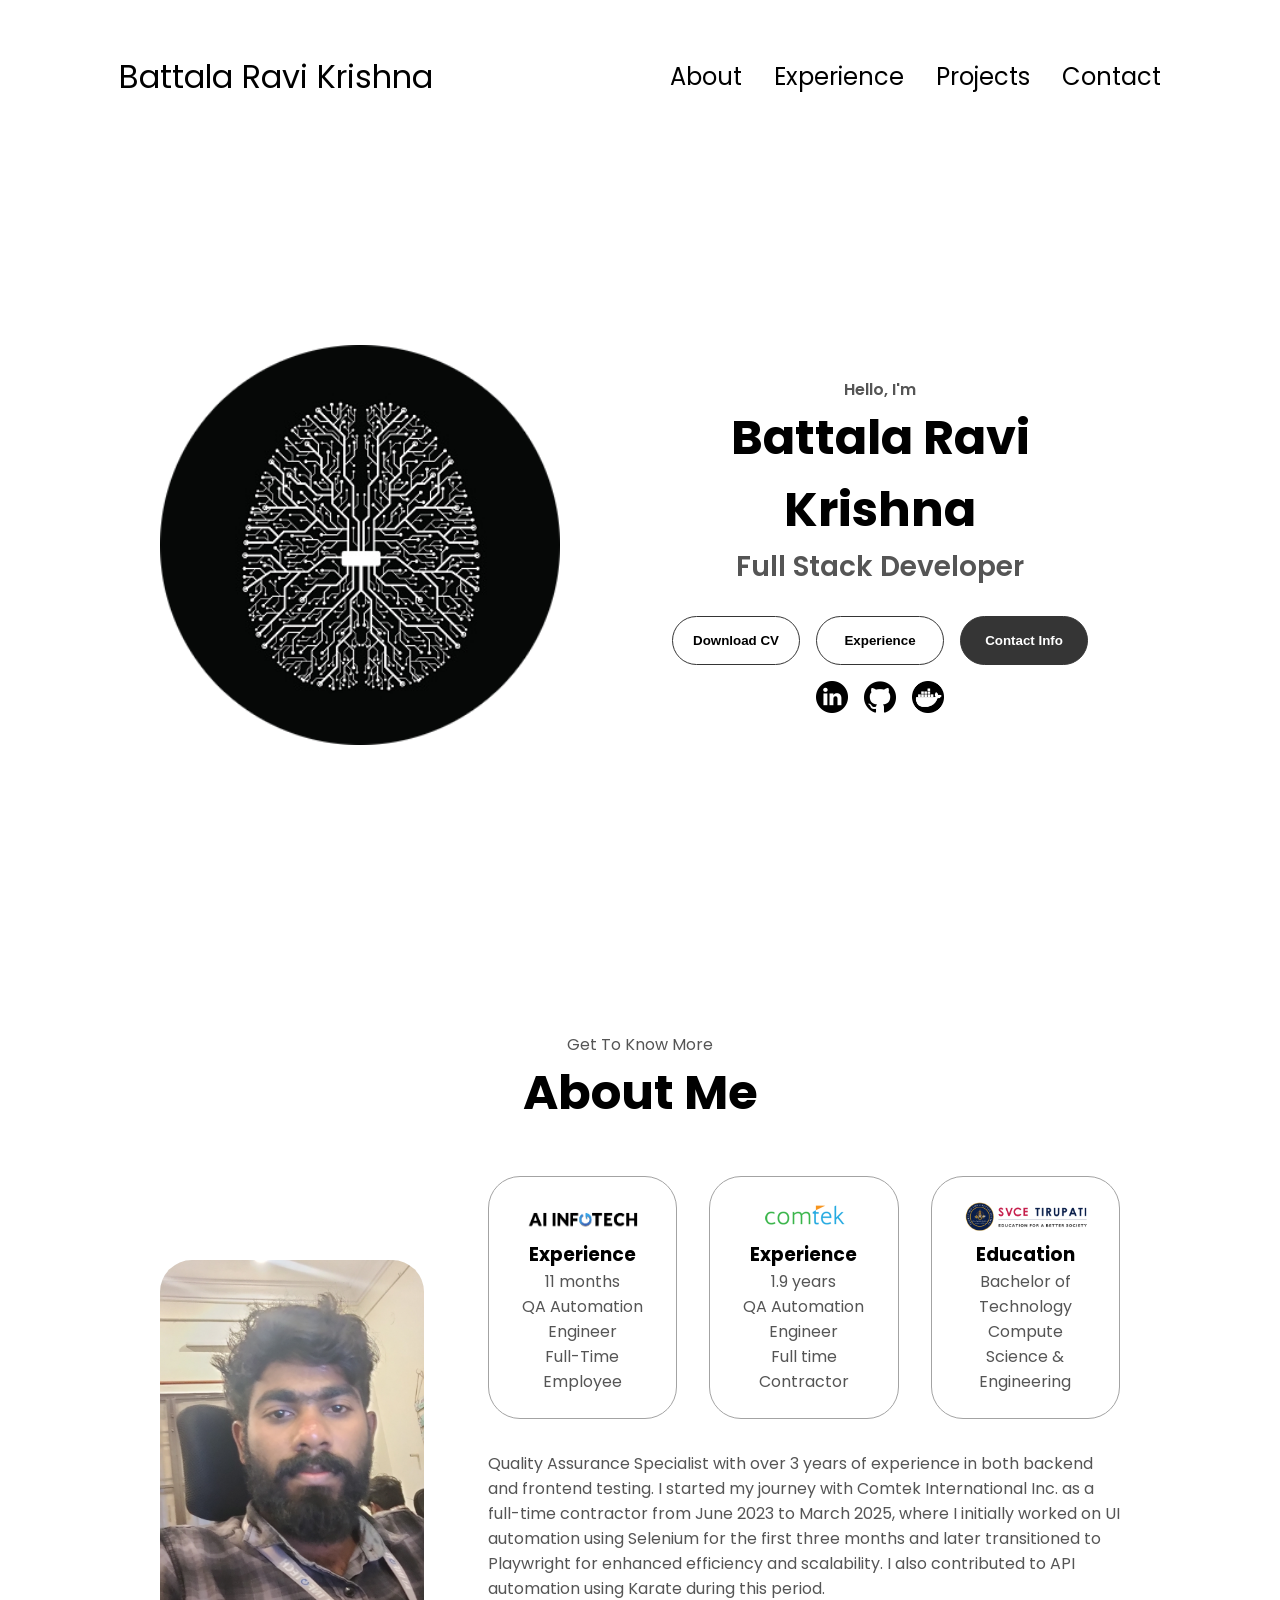
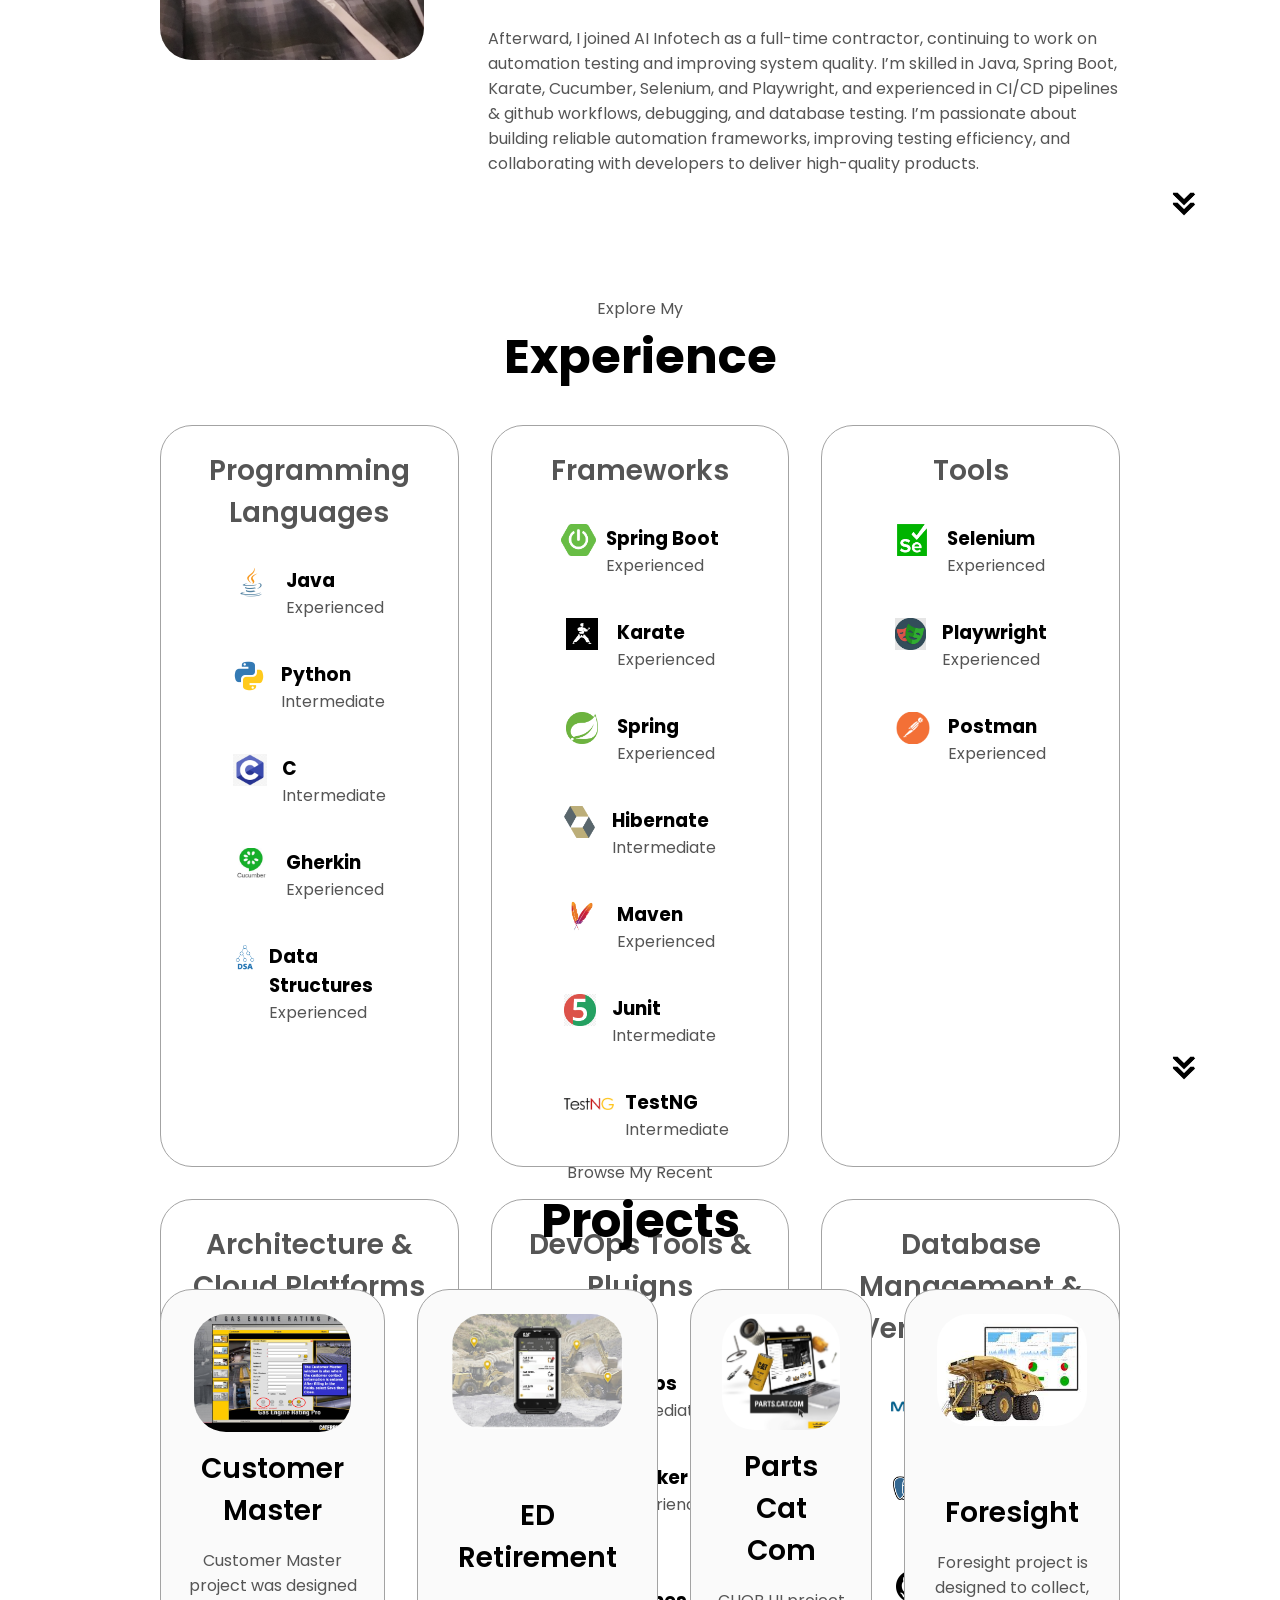
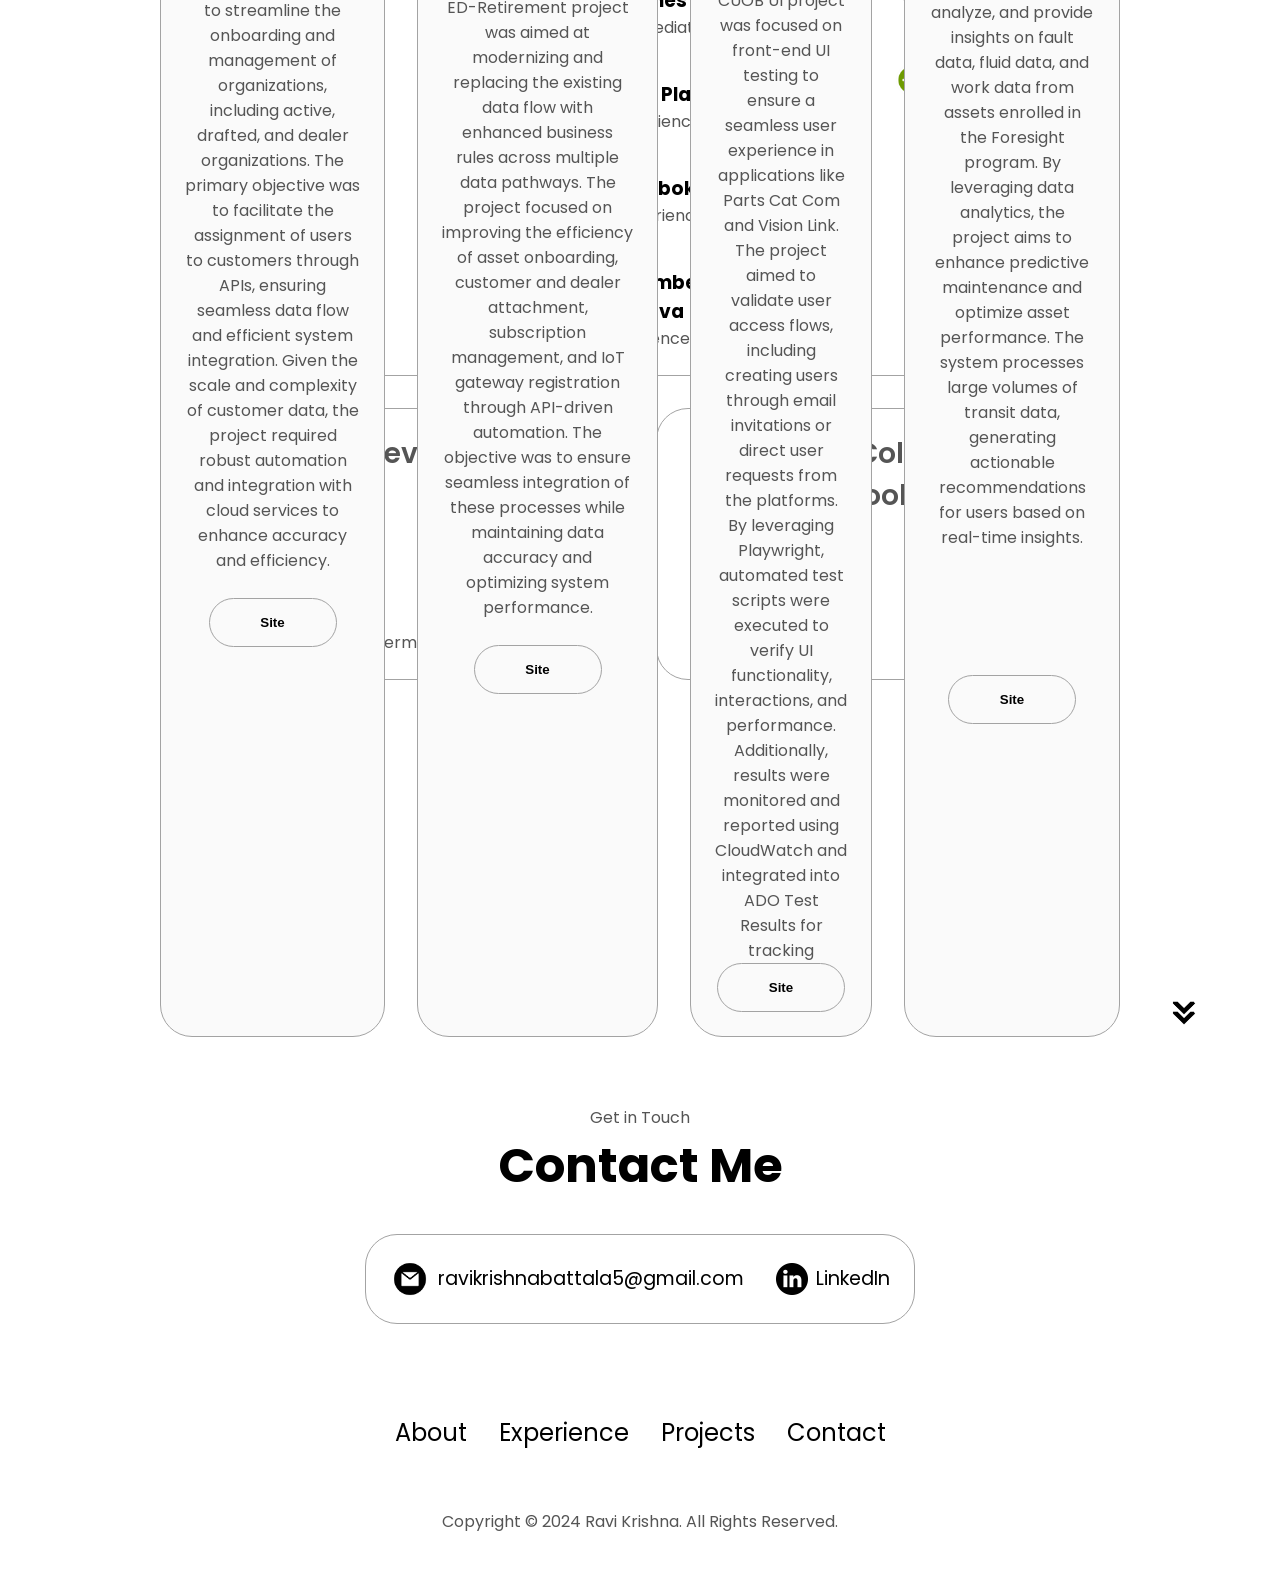
==== commit 79cf54e7: "updated version" ====
--- a/index.html
+++ b/index.html
@@ -87,7 +87,7 @@
             <img src="./assets/aiinfotech.png" alt="https://www.linkedin.com/company/comtek_2/" class="icon"
                  onclick="location.href='https://aiinfotech.co.in/'" />
             <h3>Experience</h3>
-            <p>8+ months<br/>QA Automation Engineer <br/>Full-Time Employee</p>
+            <p>11 months<br/>QA Automation Engineer <br/>Full-Time Employee</p>
           </div>
           <div class="details-container">
             <img src="./assets/comtek.png" alt="https://www.linkedin.com/company/comtek_2/" class="icon"
@@ -104,7 +104,7 @@
         </div>
         <div class="text-container">
           <p>
-            Quality Assurance Specialist with over 2.5 years of experience in both backend and frontend testing.
+            Quality Assurance Specialist with over 3 years of experience in both backend and frontend testing.
             I started my journey with Comtek International Inc. as a full-time contractor from June 2023 to March 2025,
             where I initially worked on UI automation using Selenium for the first three months and later transitioned
             to Playwright for enhanced efficiency and scalability. I also contributed to API automation using
@@ -281,39 +281,39 @@
 <!--                <p>Intermediate</p>-->
 <!--              </div>-->
 <!--            </article>-->
-            <article>
-              <img src="./assets/netflix.png" alt="Experience icon" class="icon" />
-              <div>
-                <h3>Eureka</h3>
-                <p>Intermediate</p>
-              </div>
-            </article>
-            <article>
-              <img src="./assets/openfeign.png" alt="Experience icon" class="icon" />
-              <div>
-                <h3>OpenFeign</h3>
-                <p>Intermediate</p>
-              </div>
-            </article>
+<!--            <article>-->
+<!--              <img src="./assets/netflix.png" alt="Experience icon" class="icon" />-->
+<!--              <div>-->
+<!--                <h3>Eureka</h3>-->
+<!--                <p>Intermediate</p>-->
+<!--              </div>-->
+<!--            </article>-->
+<!--            <article>-->
+<!--              <img src="./assets/openfeign.png" alt="Experience icon" class="icon" />-->
+<!--              <div>-->
+<!--                <h3>OpenFeign</h3>-->
+<!--                <p>Intermediate</p>-->
+<!--              </div>-->
+<!--            </article>-->
           </div>
         </div>
         <div class="details-container">
           <h2 class="experience-sub-title">Architecture & Cloud Platforms</h2>
           <div class="article-container">
-            <article>
-              <img src="./assets/microservice.png" alt="Experience icon" class="icon" />
-              <div>
-                <h3>Microservice</h3>
-                <p>Experienced</p>
-              </div>
-            </article>
-            <article>
-              <img src="./assets/azure.jpg" alt="Experience icon" class="icon" />
-              <div>
-                <h3>Azure</h3>
-                <p>Intermediate</p>
-              </div>
-            </article>
+<!--            <article>-->
+<!--              <img src="./assets/microservice.png" alt="Experience icon" class="icon" />-->
+<!--              <div>-->
+<!--                <h3>Microservice</h3>-->
+<!--                <p>Experienced</p>-->
+<!--              </div>-->
+<!--            </article>-->
+<!--            <article>-->
+<!--              <img src="./assets/azure.jpg" alt="Experience icon" class="icon" />-->
+<!--              <div>-->
+<!--                <h3>Azure</h3>-->
+<!--                <p>Intermediate</p>-->
+<!--              </div>-->
+<!--            </article>-->
             <article>
               <img src="./assets/aws.png" alt="Experience icon" class="icon" />
               <div>
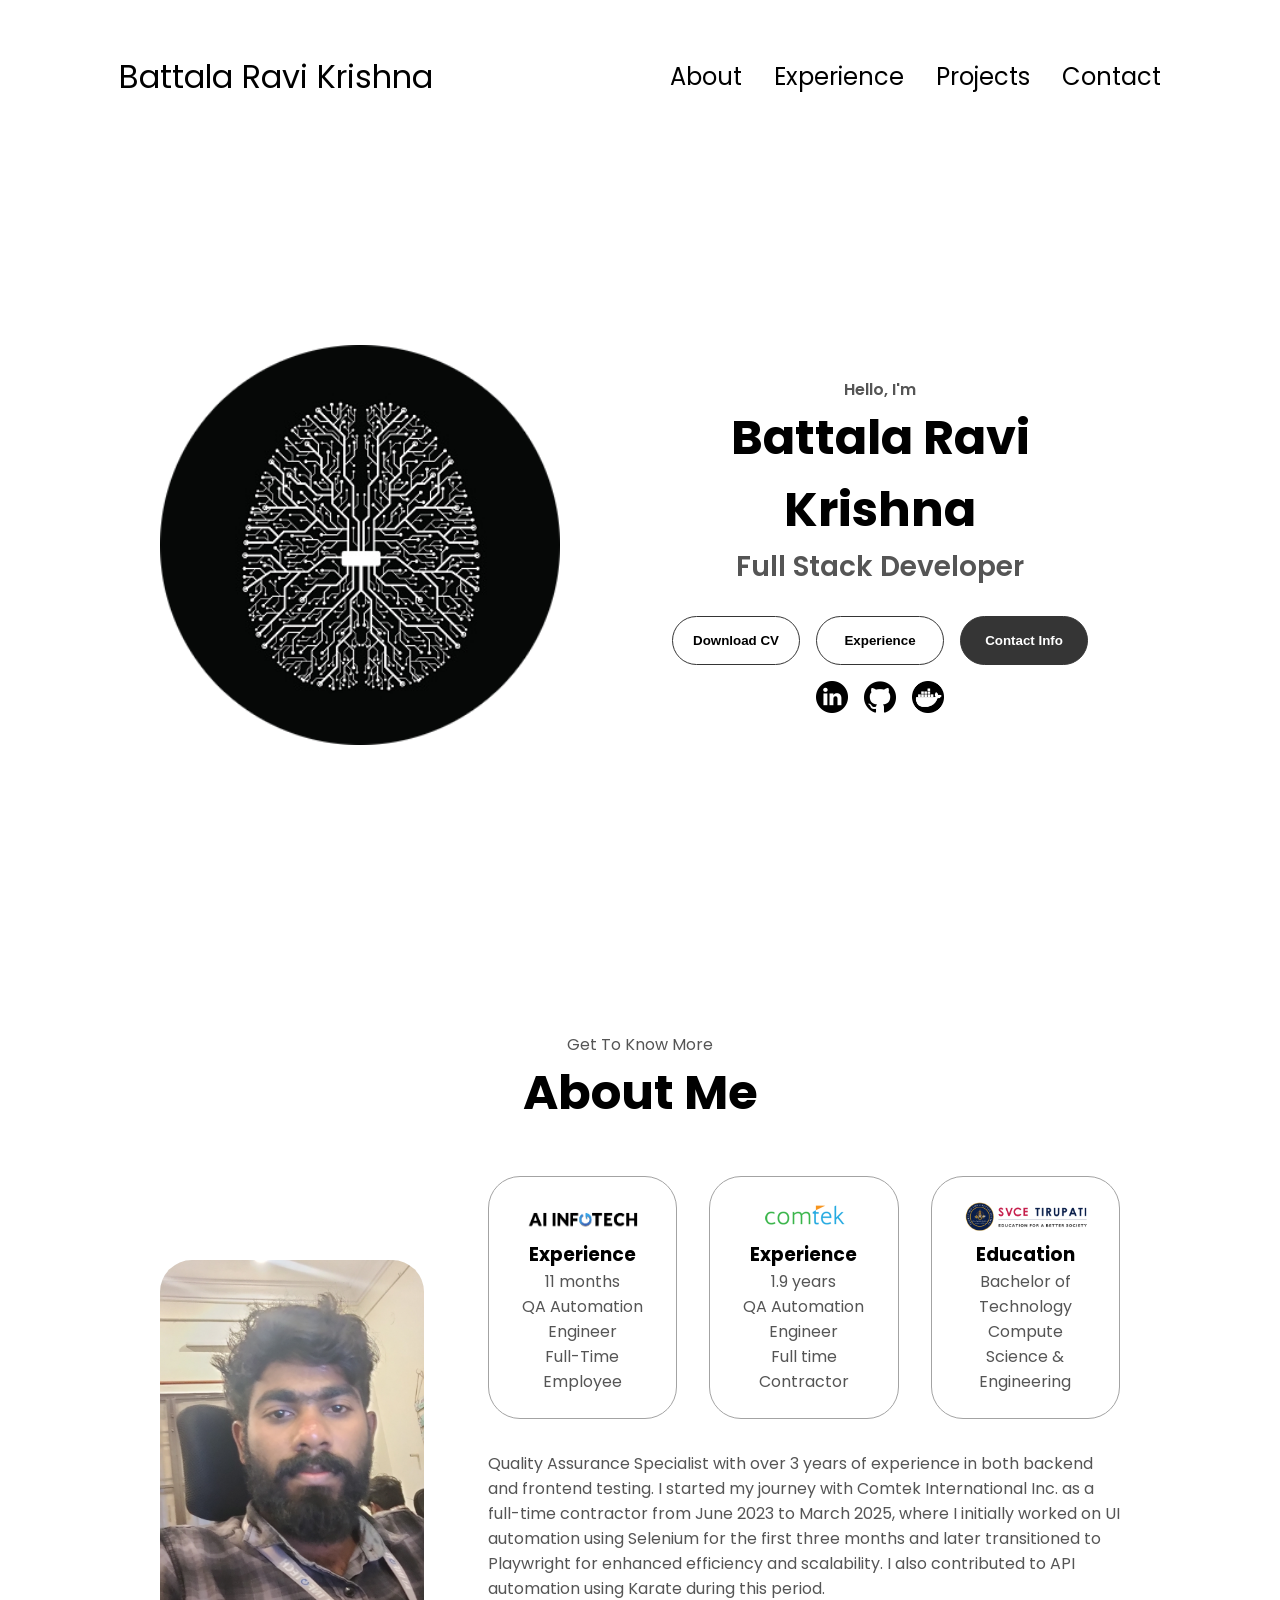
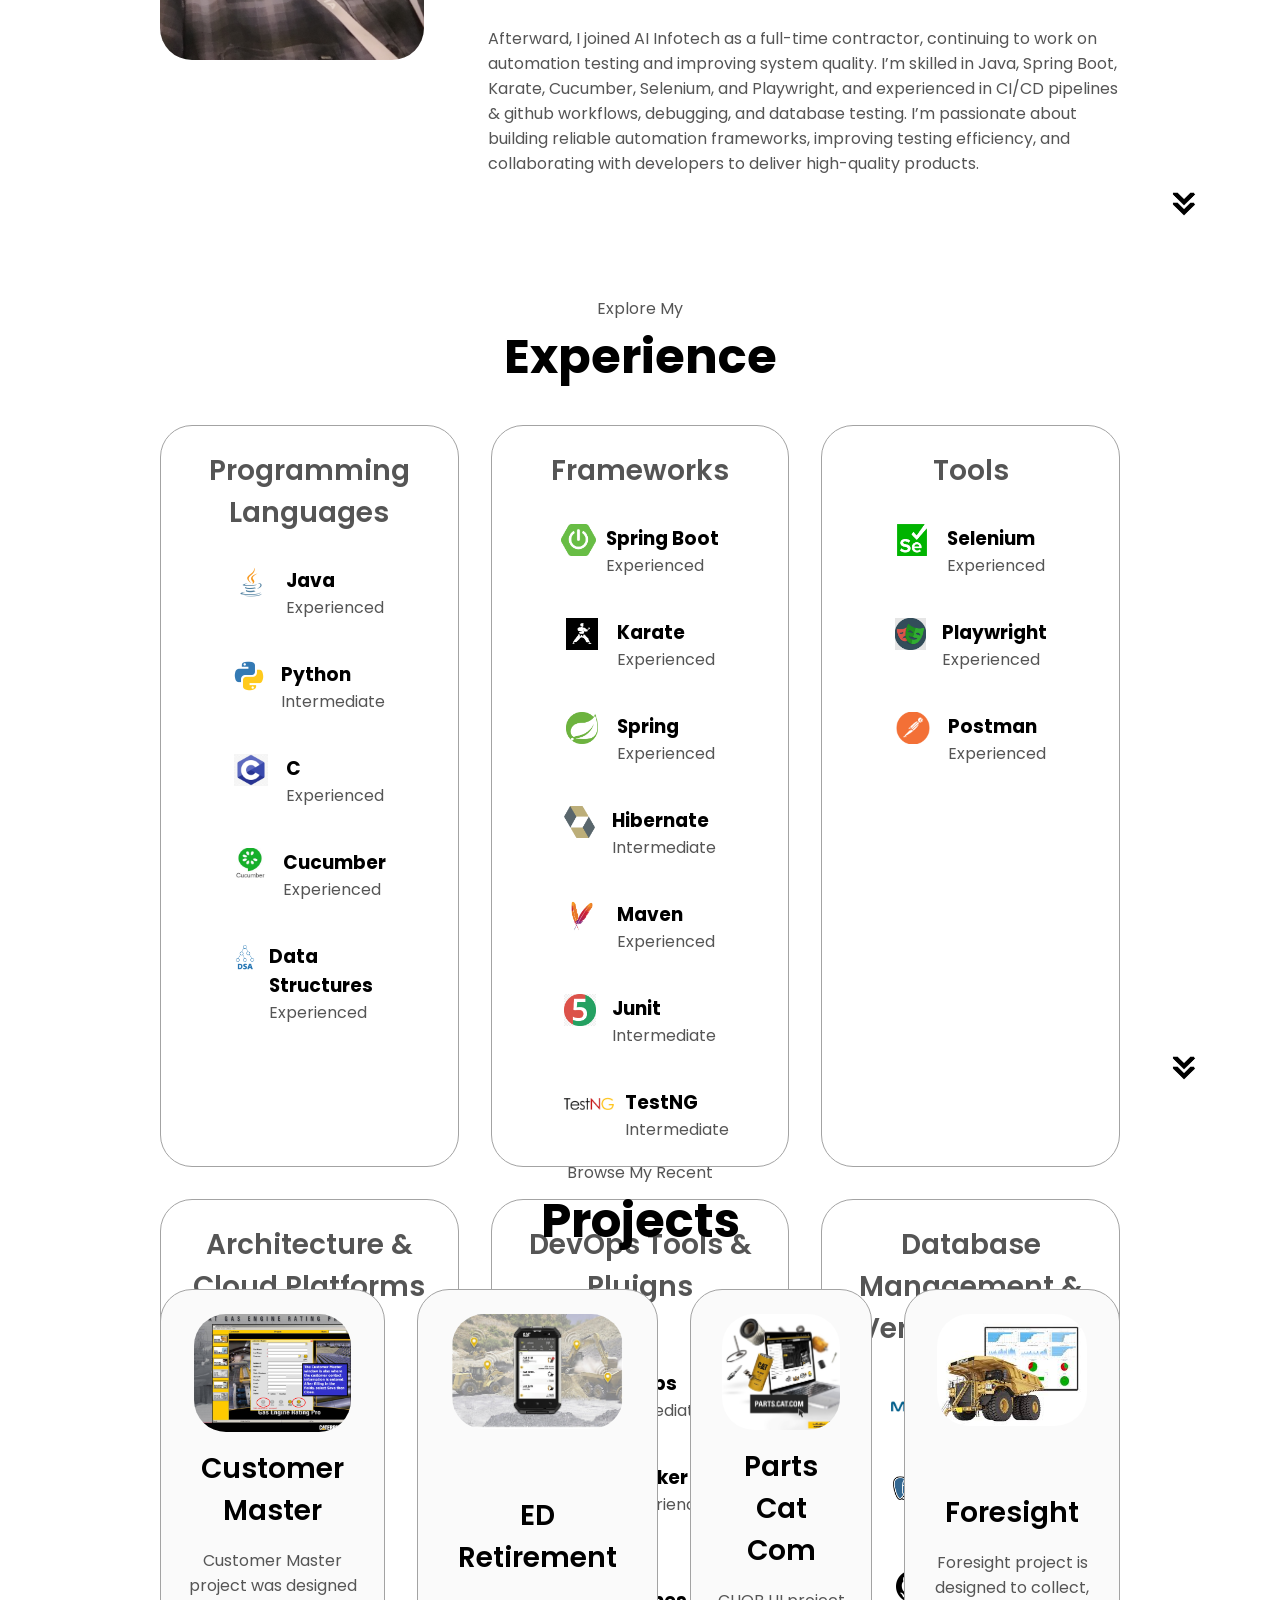
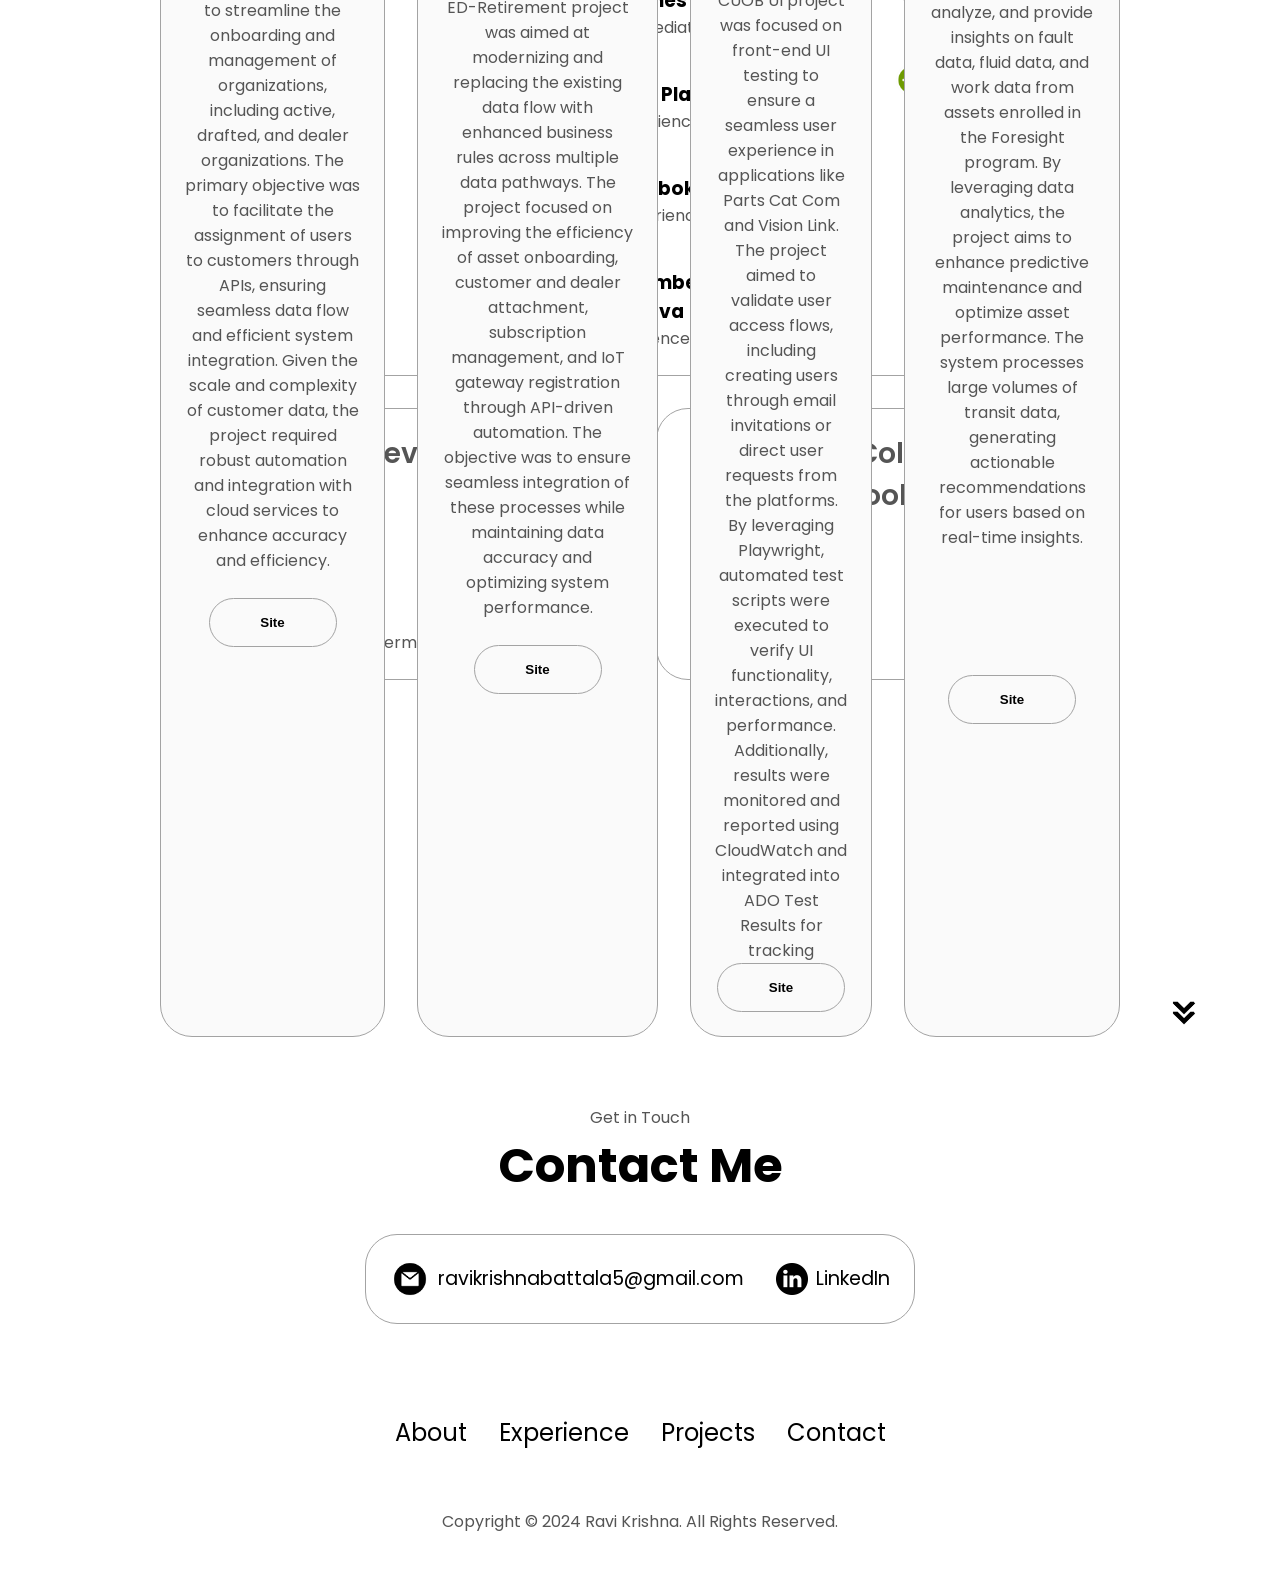
==== commit 47a50cbd: "updated version" ====
--- a/index.html
+++ b/index.html
@@ -149,13 +149,13 @@
               <img src="./assets/C.png" alt="Experience icon" class="icon" />
               <div>
                 <h3>C</h3>
-                <p>Intermediate</p>
+                <p>Experienced</p>
               </div>
             </article>
             <article>
               <img src="./assets/gherkin.jpg" alt="Experience icon" class="icon" />
               <div>
-                <h3>Gherkin</h3>
+                <h3>Cucumber</h3>
                 <p>Experienced</p>
               </div>
             </article>
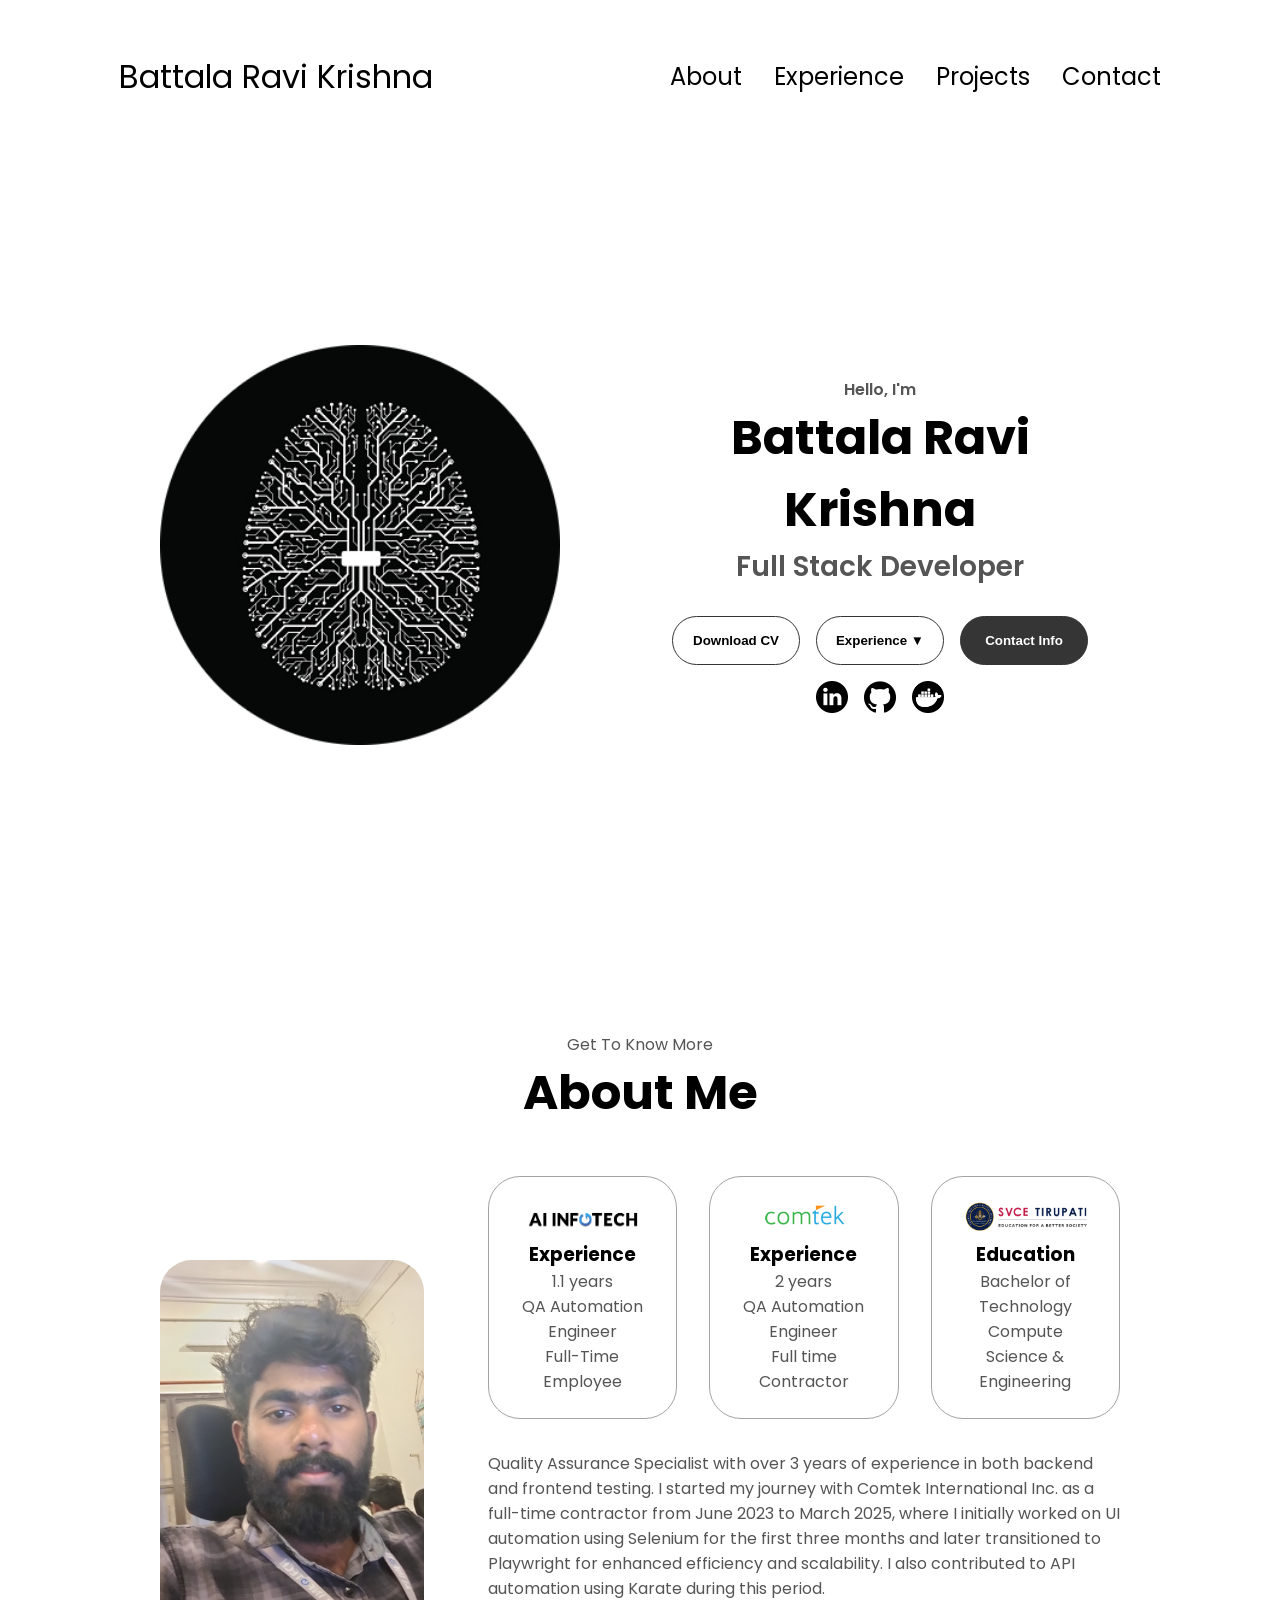
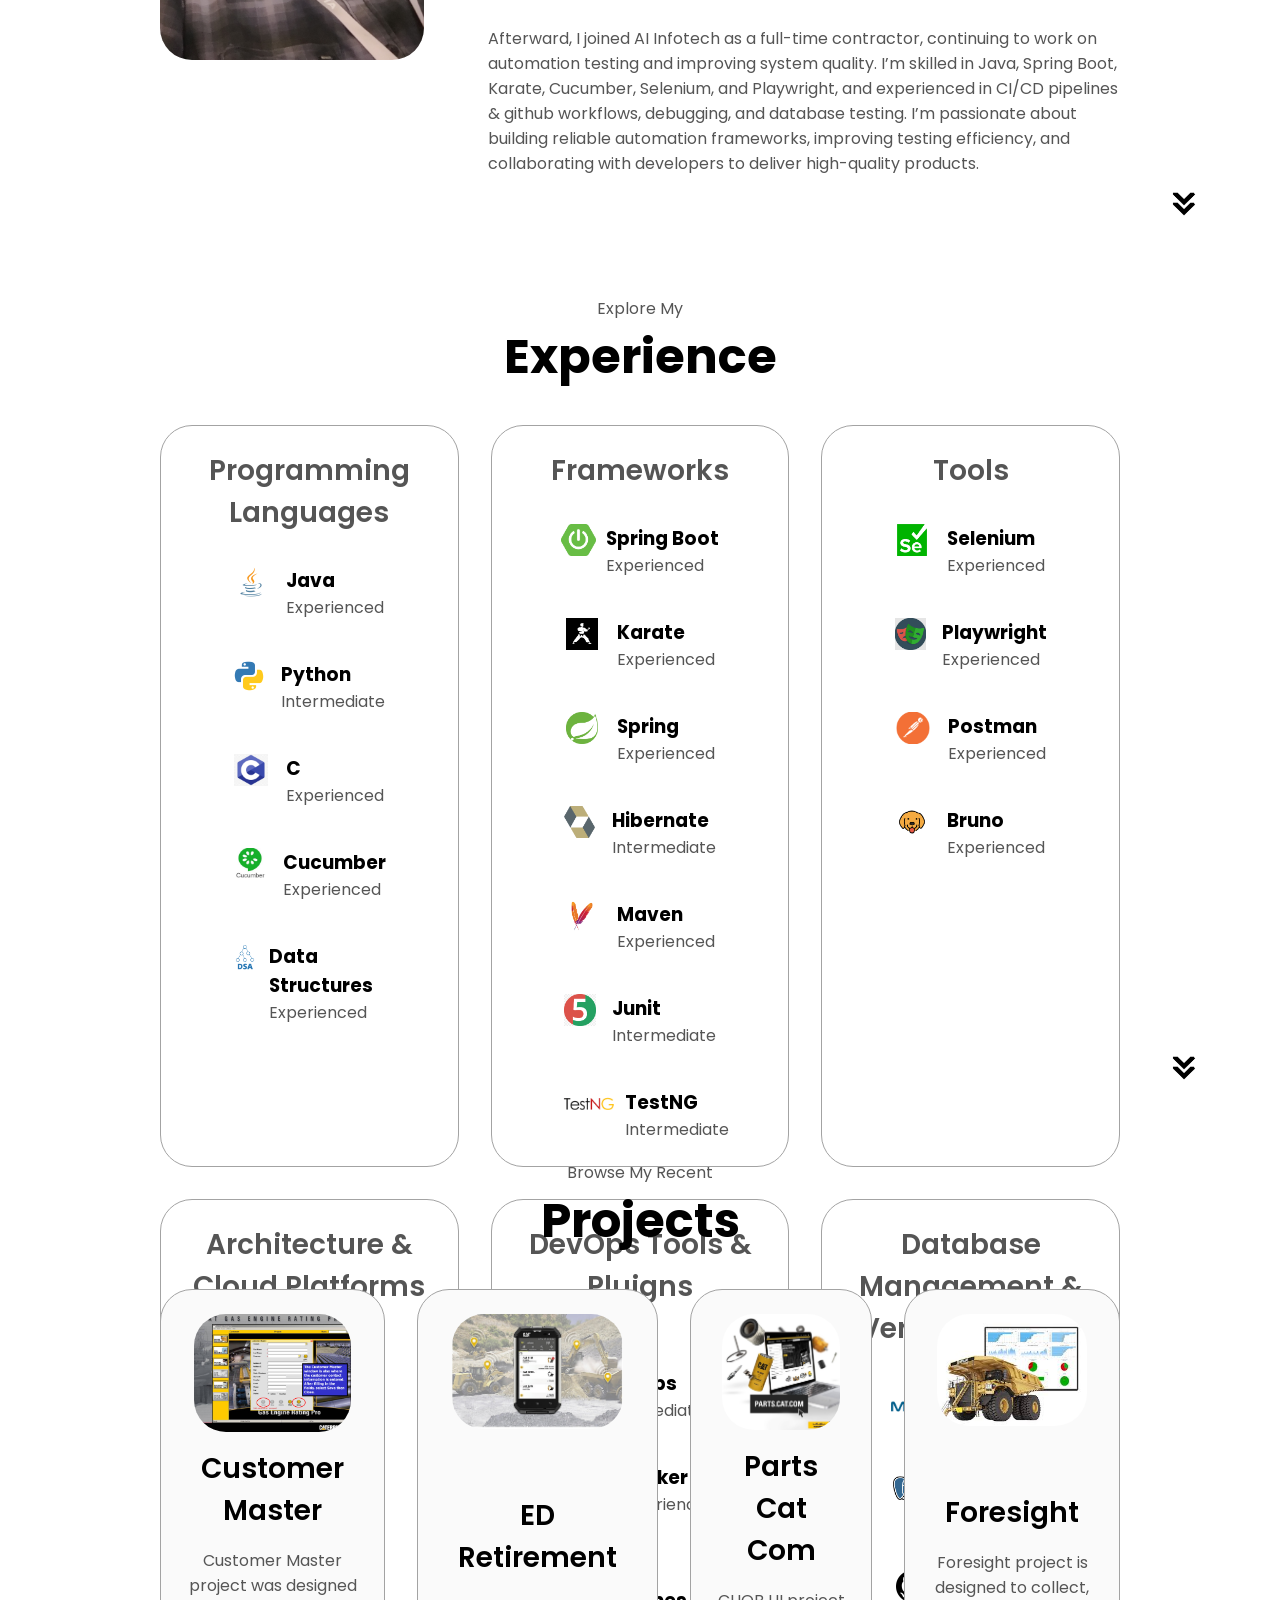
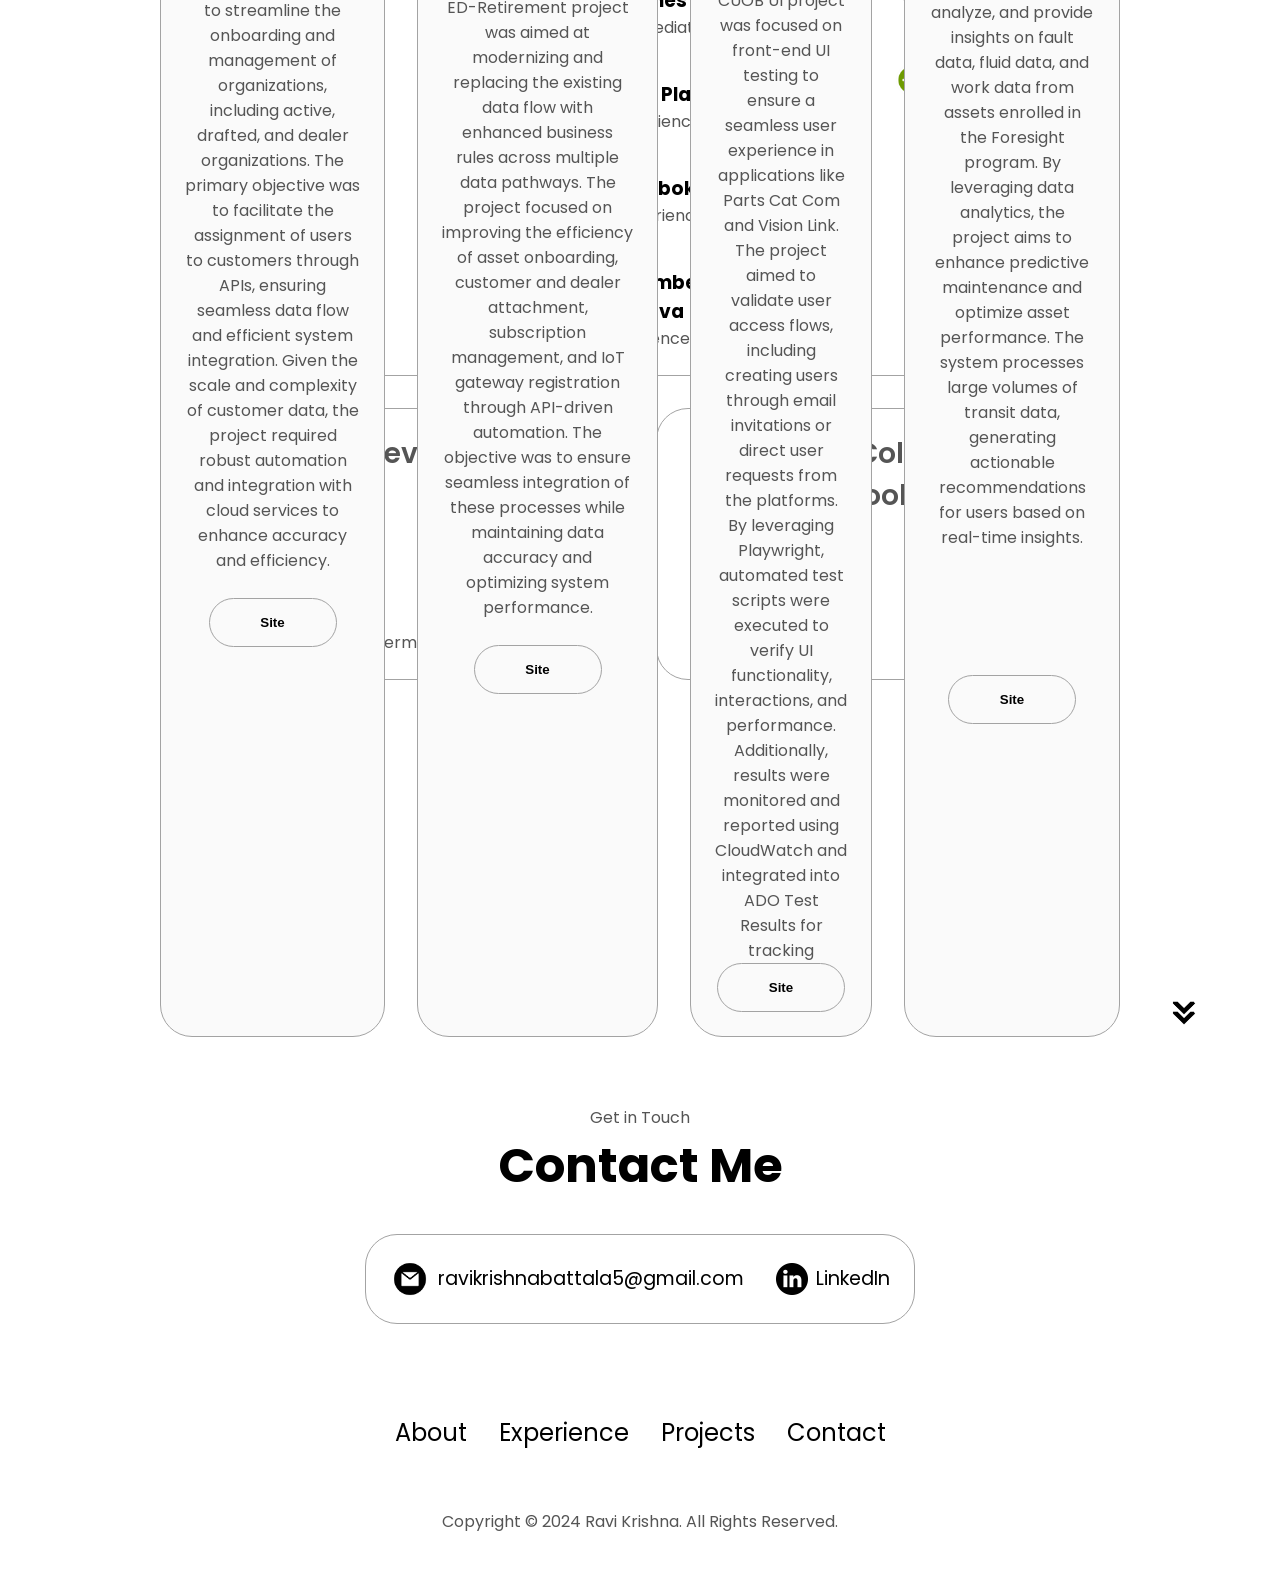
==== commit f63fe334: "updated version" ====
--- a/index.html
+++ b/index.html
@@ -57,9 +57,19 @@
         <button class="btn btn-color-2" onclick="window.open('./assets/RAVI_KRISHNA_BATTALA.pdf')">
           Download CV
         </button>
-        <button class="btn btn-color-2" onclick="window.open('./assets/Experience_letter.pdf')">
-          Experience
-        </button>
+<!--        <button class="btn btn-color-2" onclick="window.open('./assets/Experience_letter.pdf')">-->
+<!--          Experience-->
+<!--        </button>-->
+        <!-- Experience Dropdown -->
+        <div class="dropdown">
+          <button class="btn btn-color-2" onclick="toggleDropdown()">
+            Experience ▼
+          </button>
+          <div id="experienceDropdown" class="dropdown-content">
+            <a href="./assets/Comtek_International.pdf" target="_blank">Comtek International</a>
+            <a href="./assets/AI_Infotech.pdf" target="_blank">AI Infotech</a>
+          </div>
+        </div>
         <button class="btn btn-color-1" onclick="location.href='./#contact'">
           Contact Info
         </button>
@@ -87,13 +97,13 @@
             <img src="./assets/aiinfotech.png" alt="https://www.linkedin.com/company/comtek_2/" class="icon"
                  onclick="location.href='https://aiinfotech.co.in/'" />
             <h3>Experience</h3>
-            <p>11 months<br/>QA Automation Engineer <br/>Full-Time Employee</p>
+            <p>1.1 years<br/>QA Automation Engineer <br/>Full-Time Employee</p>
           </div>
           <div class="details-container">
             <img src="./assets/comtek.png" alt="https://www.linkedin.com/company/comtek_2/" class="icon"
               onclick="location.href='https://cmtk.net/'" />
             <h3>Experience</h3>
-            <p>1.9 years <br/>QA Automation Engineer<br/> Full time Contractor</p>
+            <p>2 years <br/>QA Automation Engineer<br/> Full time Contractor</p>
           </div>
           <div class="details-container">
             <img src="./assets/college.png" alt="https://www.linkedin.com/school/svcetirupati/" class="icon"
@@ -260,13 +270,13 @@
                 <p>Experienced</p>
               </div>
             </article>
-<!--            <article>-->
-<!--              <img src="./assets/okta.png" alt="Experience icon" class="icon" />-->
-<!--              <div>-->
-<!--                <h3>Okta</h3>-->
-<!--                <p>Intermediate</p>-->
-<!--              </div>-->
-<!--            </article>-->
+            <article>
+              <img src="./assets/bruno.png" alt="Experience icon" class="icon" />
+              <div>
+                <h3>Bruno</h3>
+                <p>Experienced</p>
+              </div>
+            </article>
 <!--            <article>-->
 <!--              <img src="./assets/sleuth.jpg" alt="Experience icon" class="icon" />-->
 <!--              <div>-->
--- a/style.css
+++ b/style.css
@@ -440,4 +440,36 @@
   letter-spacing: 0.08; /* Adjust the spacing as needed */
   animation: typing 3s steps(21, end), blink-caret .5s step-end infinite;
   border-right: none; /* Remove the cursor */
+}
+
+.dropdown {
+  position: relative;
+  display: inline-block;
+}
+
+.dropdown-content {
+  display: none;
+  position: absolute;
+  background: #fff;
+  min-width: 200px;
+  box-shadow: 0 8px 16px rgba(0,0,0,0.2);
+  border-radius: 8px;
+  overflow: hidden;
+  z-index: 1;
+}
+
+.dropdown-content a {
+  display: block;
+  padding: 6px 10px;
+  font-size: 14px;
+  text-decoration: none;
+  color: black;
+}
+
+.dropdown-content a:hover {
+  background-color: #f1f1f1;
+}
+
+.show {
+  display: block;
 }
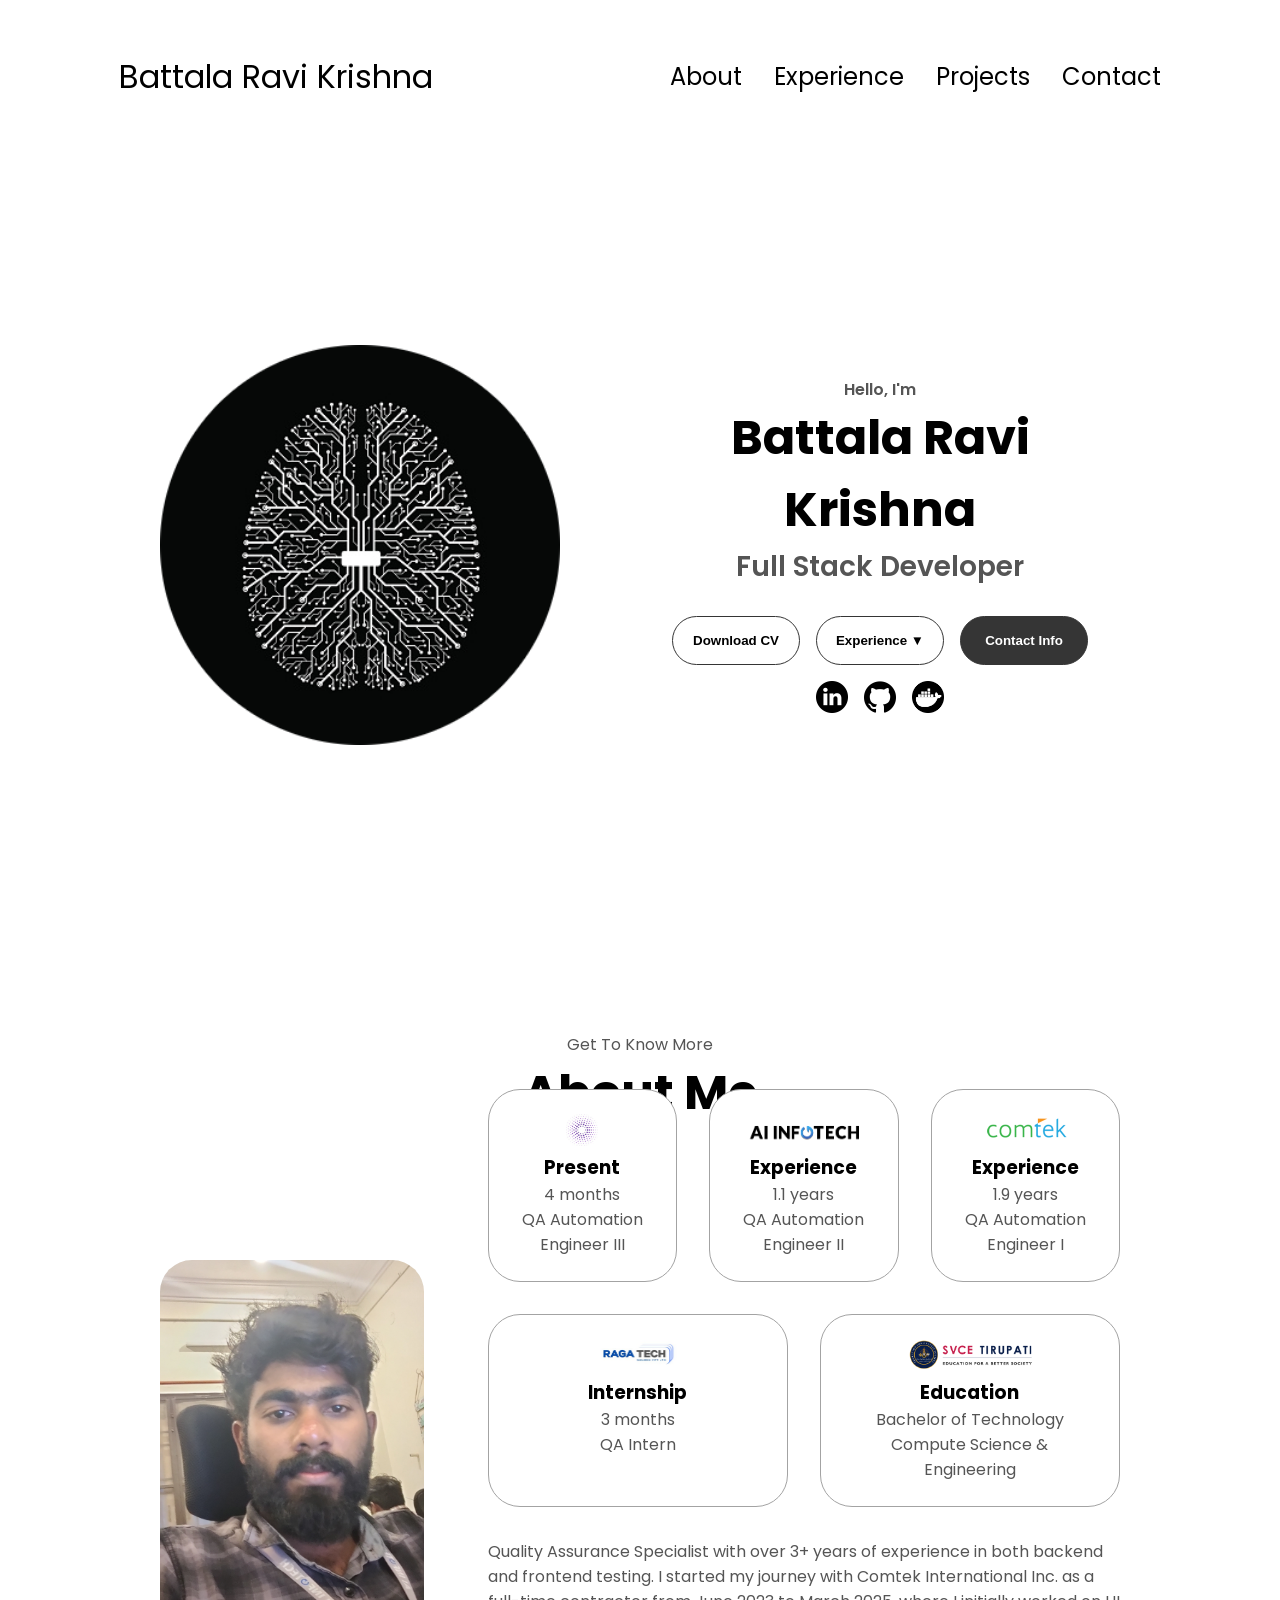
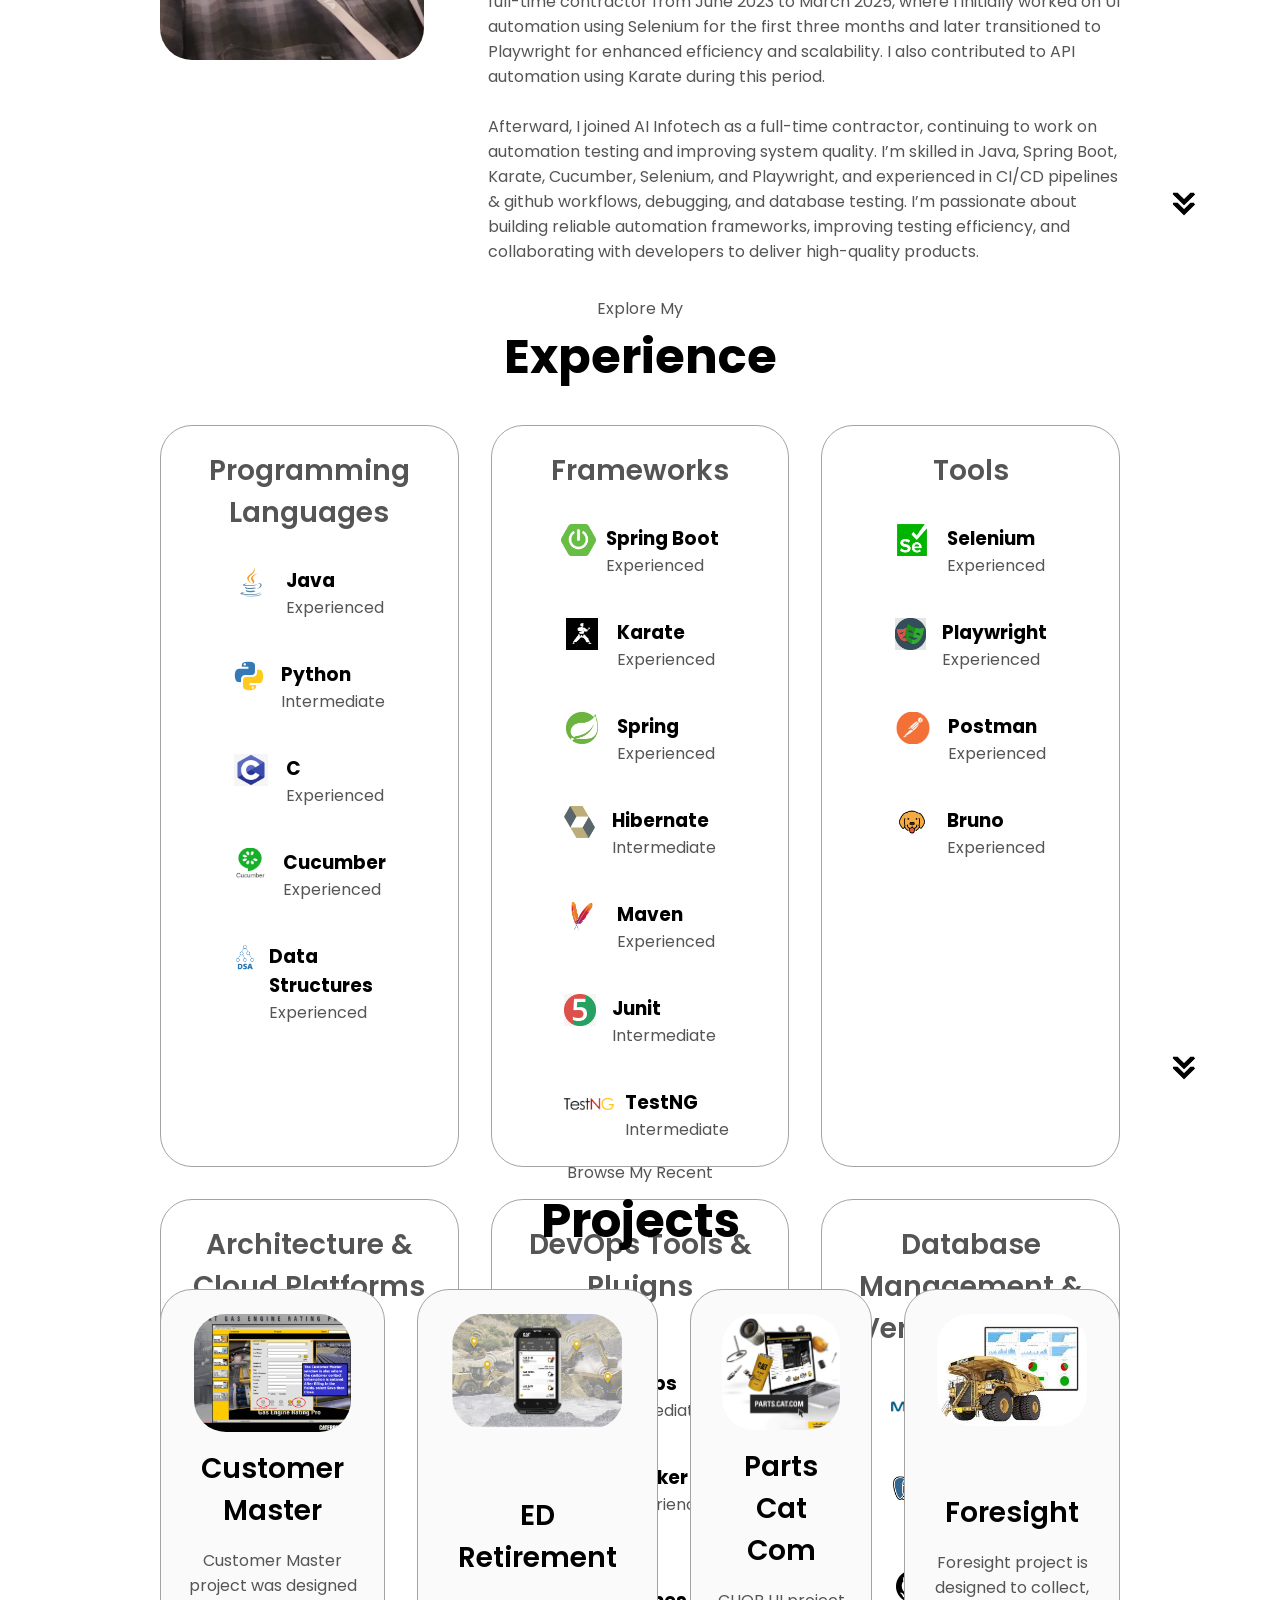
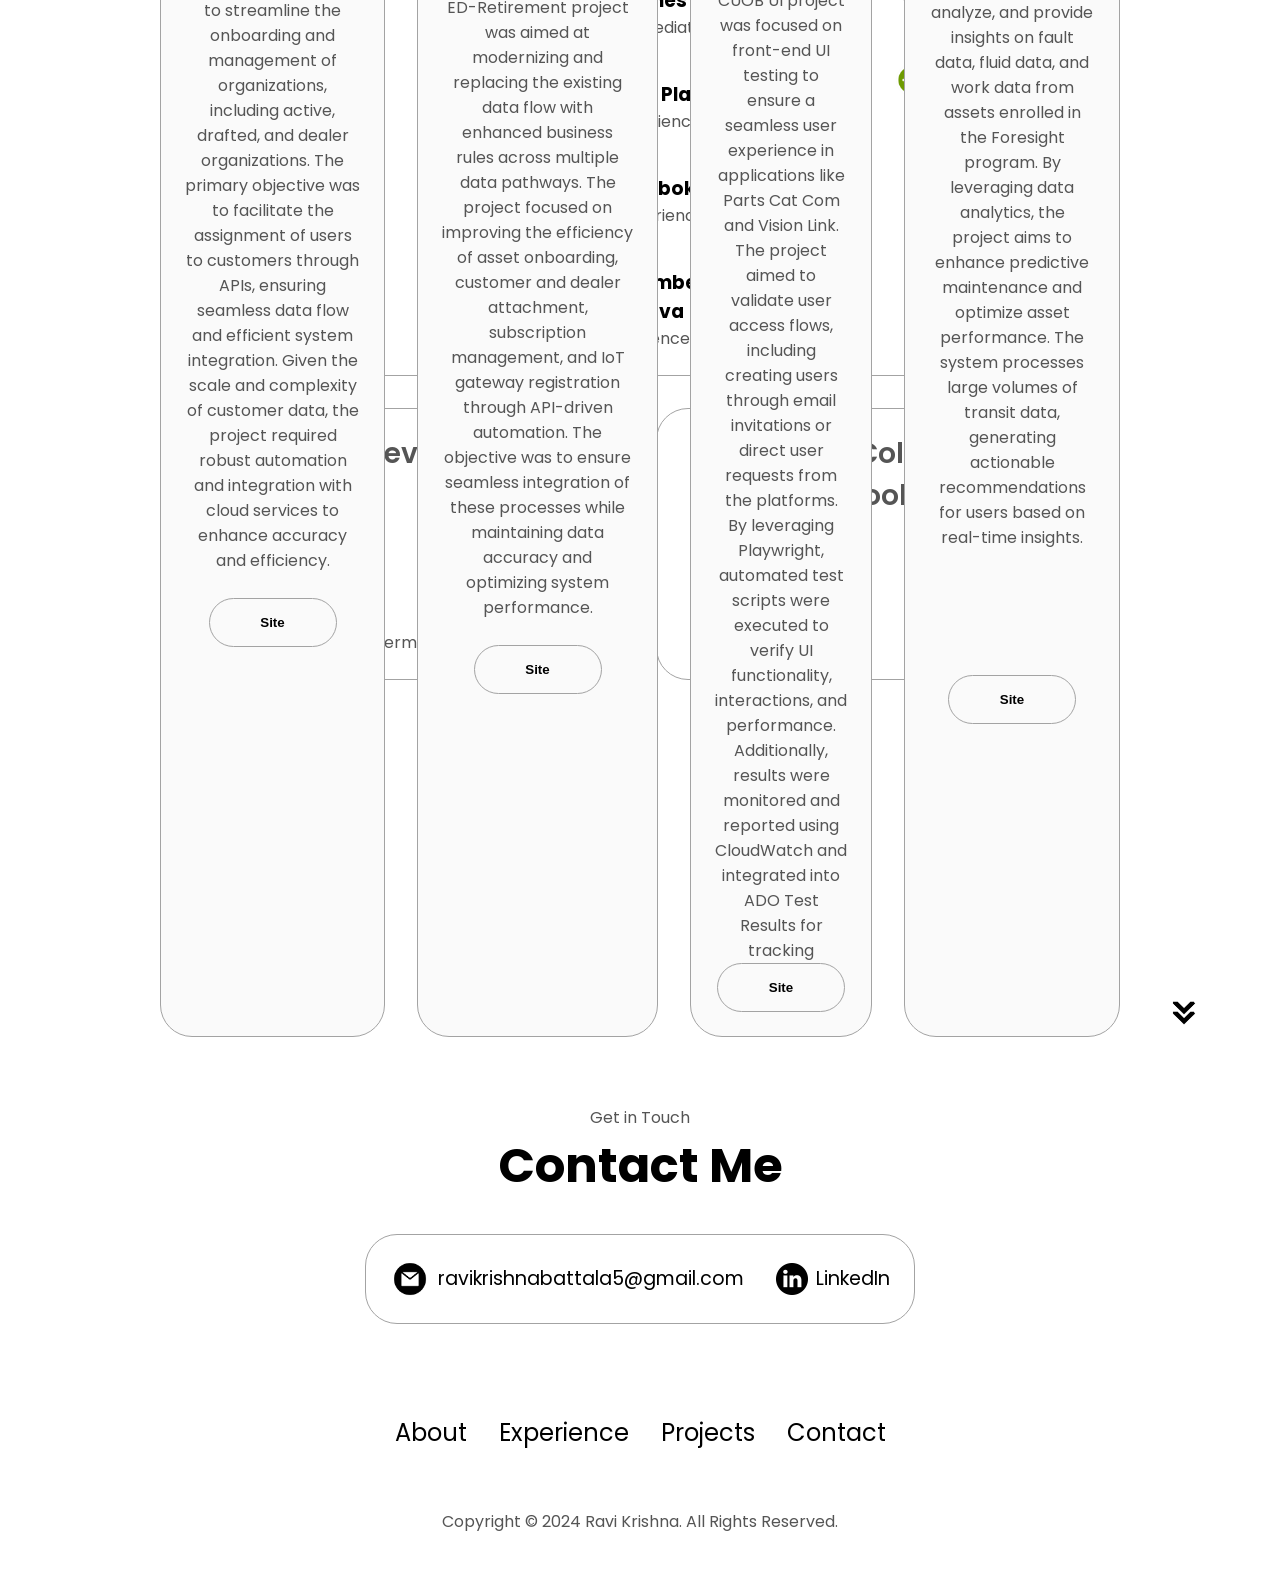
==== commit 0122ab72: "added experience" ====
--- a/index.html
+++ b/index.html
@@ -94,16 +94,28 @@
       <div class="about-details-container">
         <div class="about-containers">
           <div class="details-container">
+            <img src="./assets/codvo.ai.png" alt="https://www.linkedin.com/company/codvo/" class="icon"
+                 onclick="location.href='http://www.codvo.ai/'" />
+            <h3>Present</h3>
+            <p>4 months<br/>QA Automation Engineer III</p>
+          </div>
+          <div class="details-container">
             <img src="./assets/aiinfotech.png" alt="https://www.linkedin.com/company/comtek_2/" class="icon"
                  onclick="location.href='https://aiinfotech.co.in/'" />
             <h3>Experience</h3>
-            <p>1.1 years<br/>QA Automation Engineer <br/>Full-Time Employee</p>
+            <p>1.1 years<br/>QA Automation Engineer II</p>
           </div>
           <div class="details-container">
             <img src="./assets/comtek.png" alt="https://www.linkedin.com/company/comtek_2/" class="icon"
               onclick="location.href='https://cmtk.net/'" />
             <h3>Experience</h3>
-            <p>2 years <br/>QA Automation Engineer<br/> Full time Contractor</p>
+            <p>1.9 years<br/>QA Automation Engineer I</p>
+          </div>
+          <div class="details-container">
+            <img src="./assets/raga-tech-source.png" alt="https://www.linkedin.com/company/raga-tech-source/" class="icon"
+                 onclick="location.href='https://www.ragatechsource.com/'" />
+            <h3>Internship</h3>
+            <p>3 months<br/>QA Intern</p>
           </div>
           <div class="details-container">
             <img src="./assets/college.png" alt="https://www.linkedin.com/school/svcetirupati/" class="icon"
@@ -114,7 +126,7 @@
         </div>
         <div class="text-container">
           <p>
-            Quality Assurance Specialist with over 3 years of experience in both backend and frontend testing.
+            Quality Assurance Specialist with over 3+ years of experience in both backend and frontend testing.
             I started my journey with Comtek International Inc. as a full-time contractor from June 2023 to March 2025,
             where I initially worked on UI automation using Selenium for the first three months and later transitioned
             to Playwright for enhanced efficiency and scalability. I also contributed to API automation using
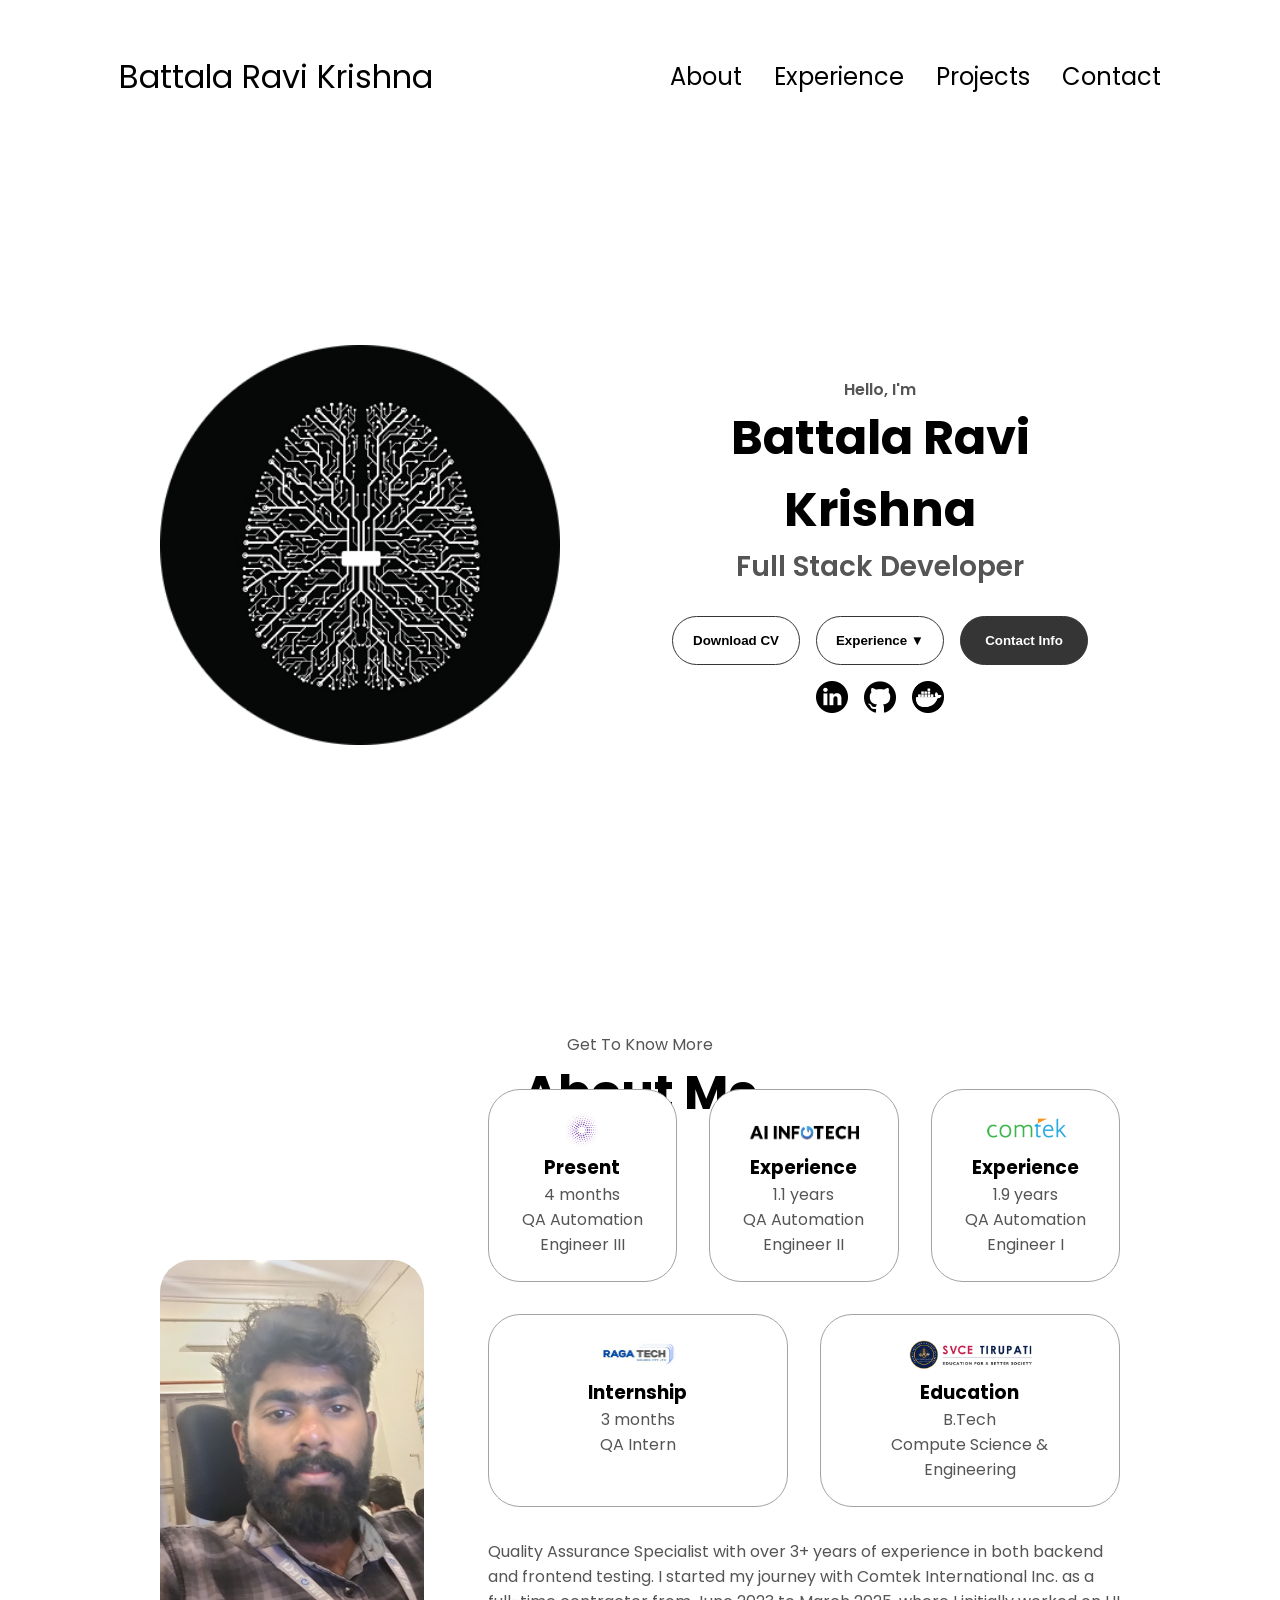
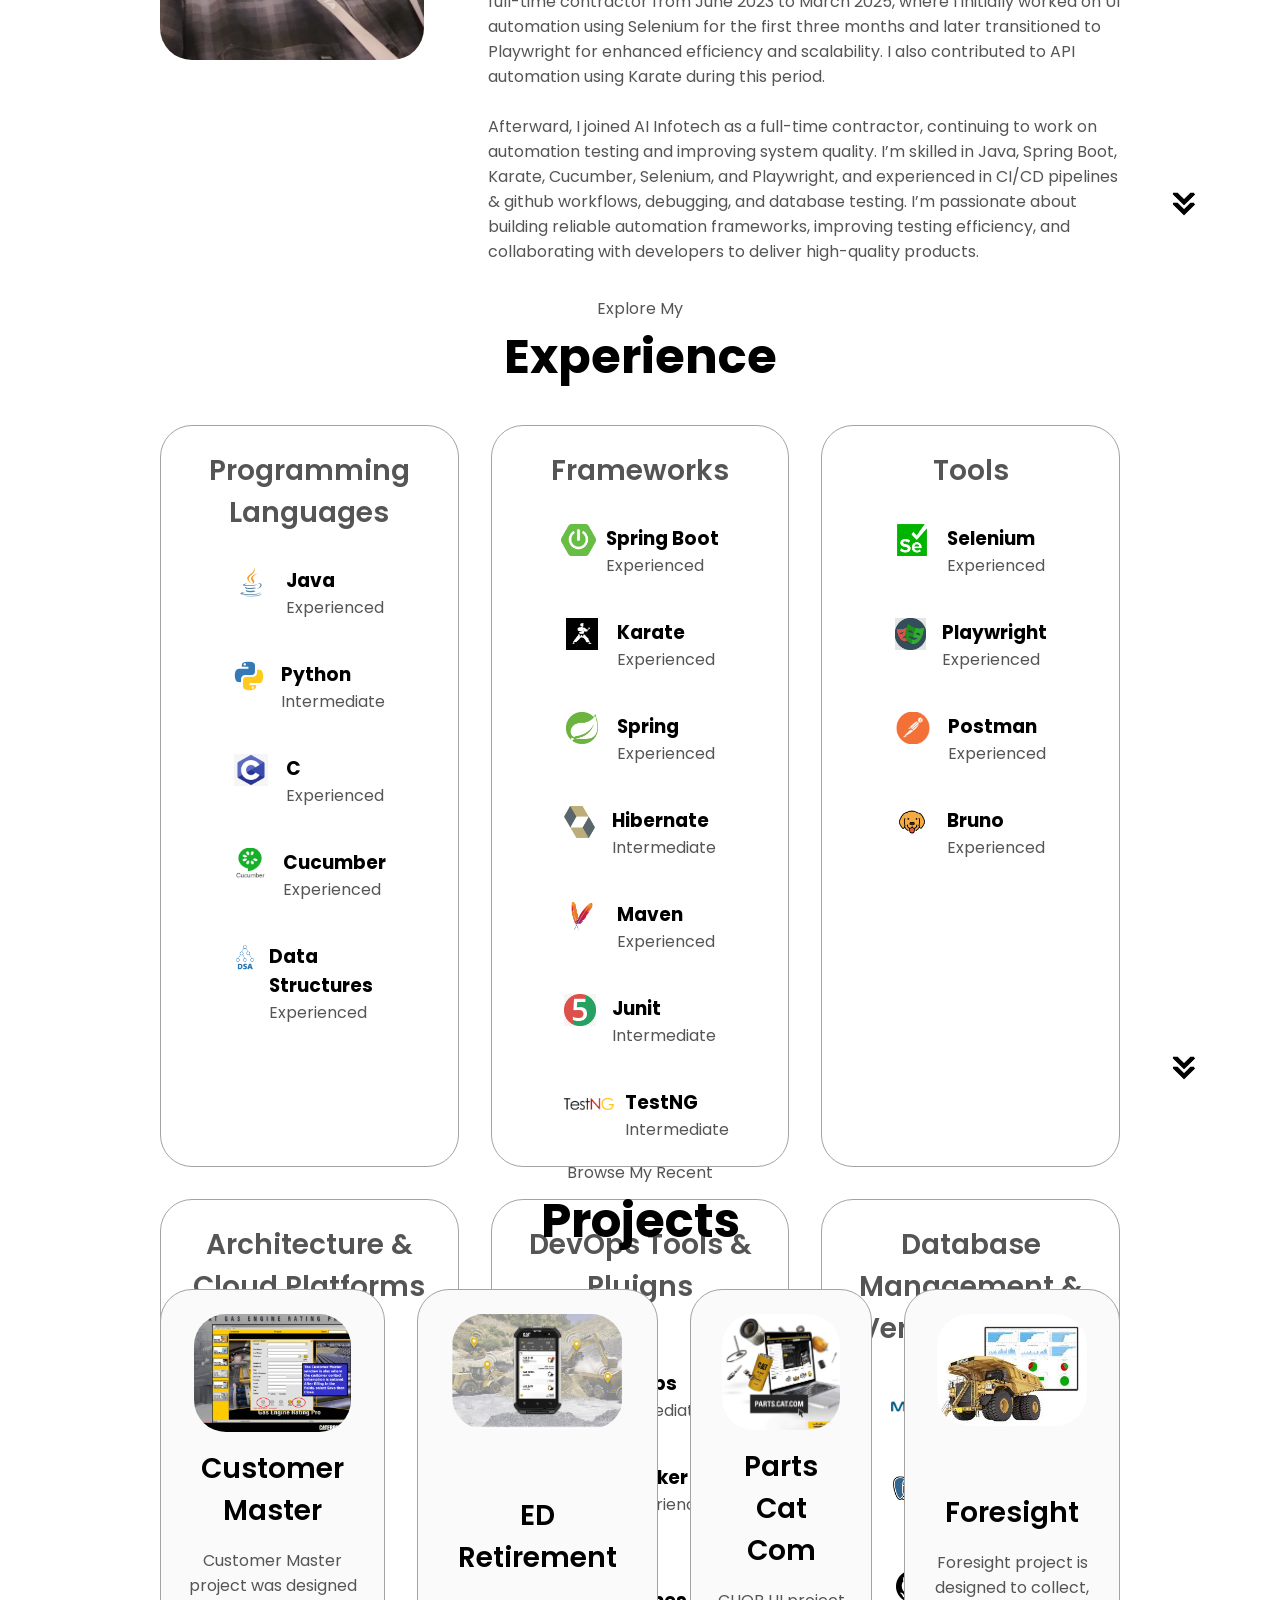
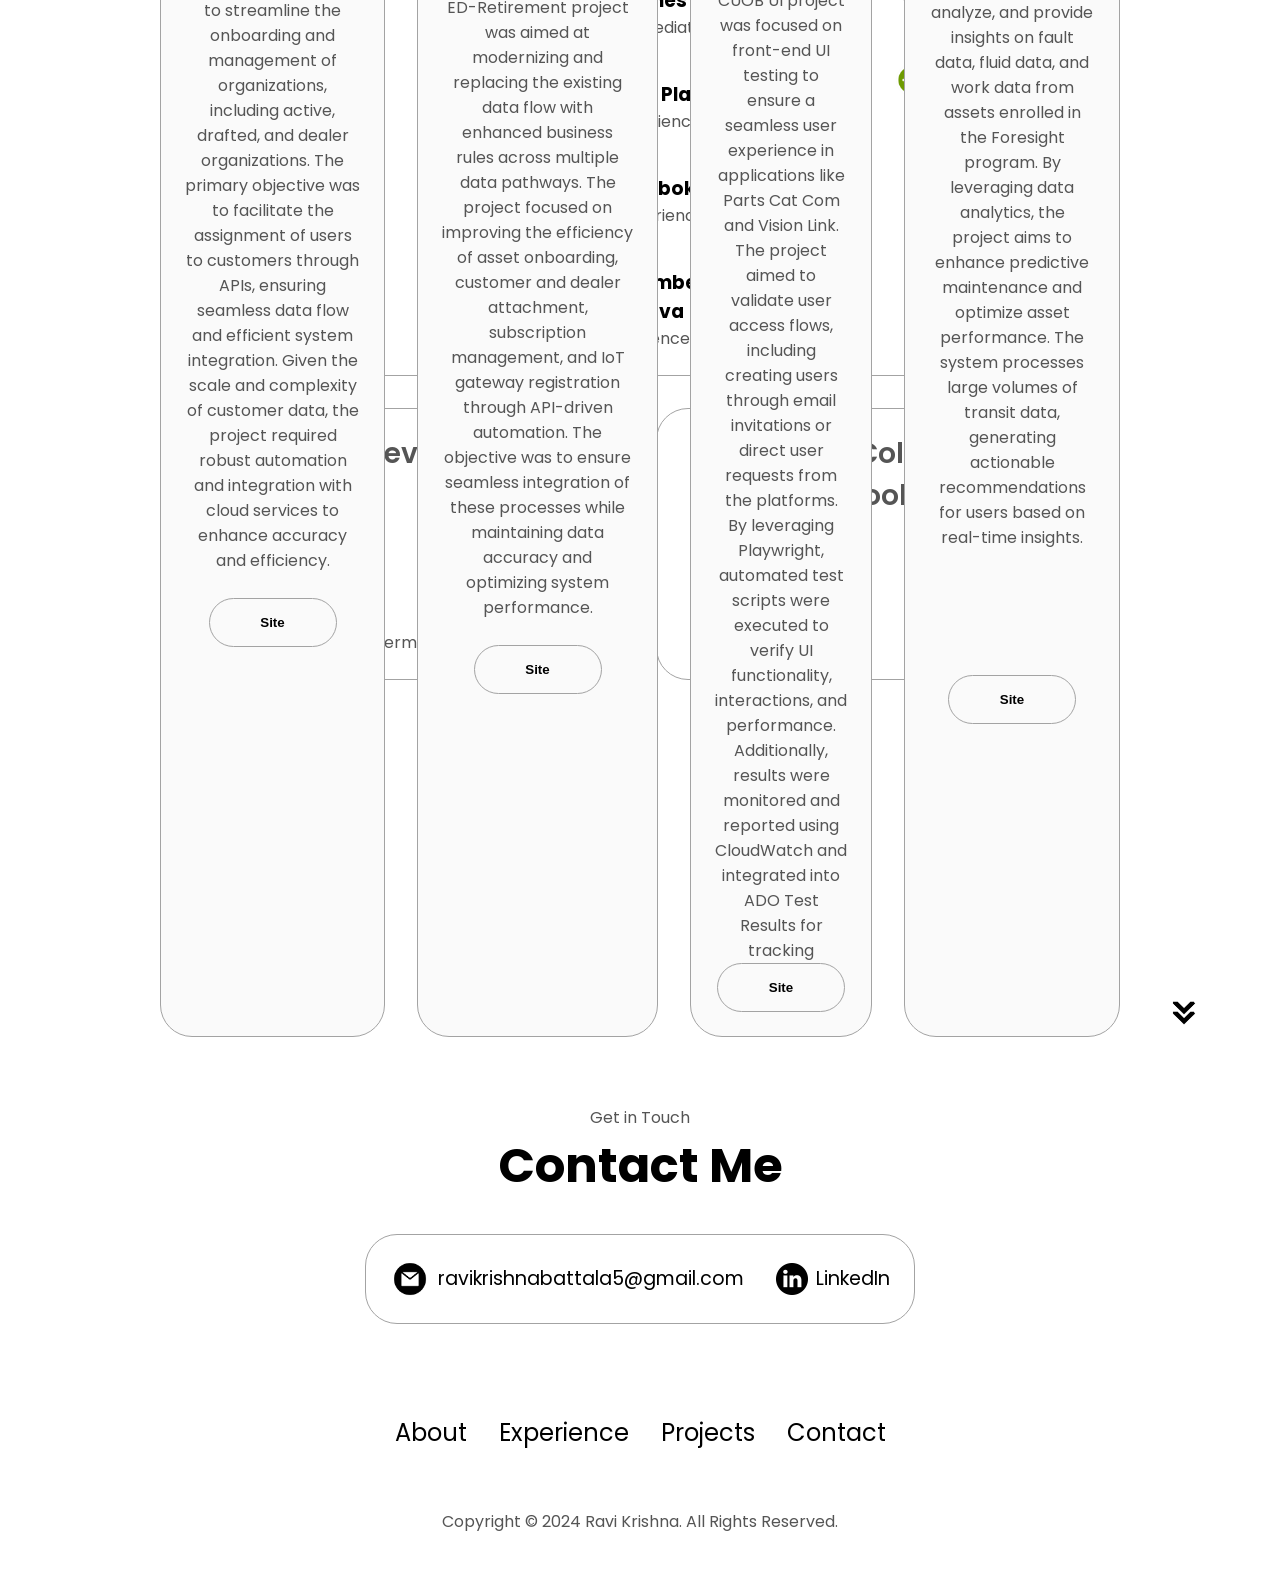
==== commit 9af99c85: "added experience" ====
--- a/index.html
+++ b/index.html
@@ -121,7 +121,7 @@
             <img src="./assets/college.png" alt="https://www.linkedin.com/school/svcetirupati/" class="icon"
               onclick="location.href='https://svce.edu.in/'" />
             <h3>Education</h3>
-            <p>Bachelor of Technology<br />Compute Science & Engineering</p>
+            <p>B.Tech<br />Compute Science & Engineering</p>
           </div>
         </div>
         <div class="text-container">
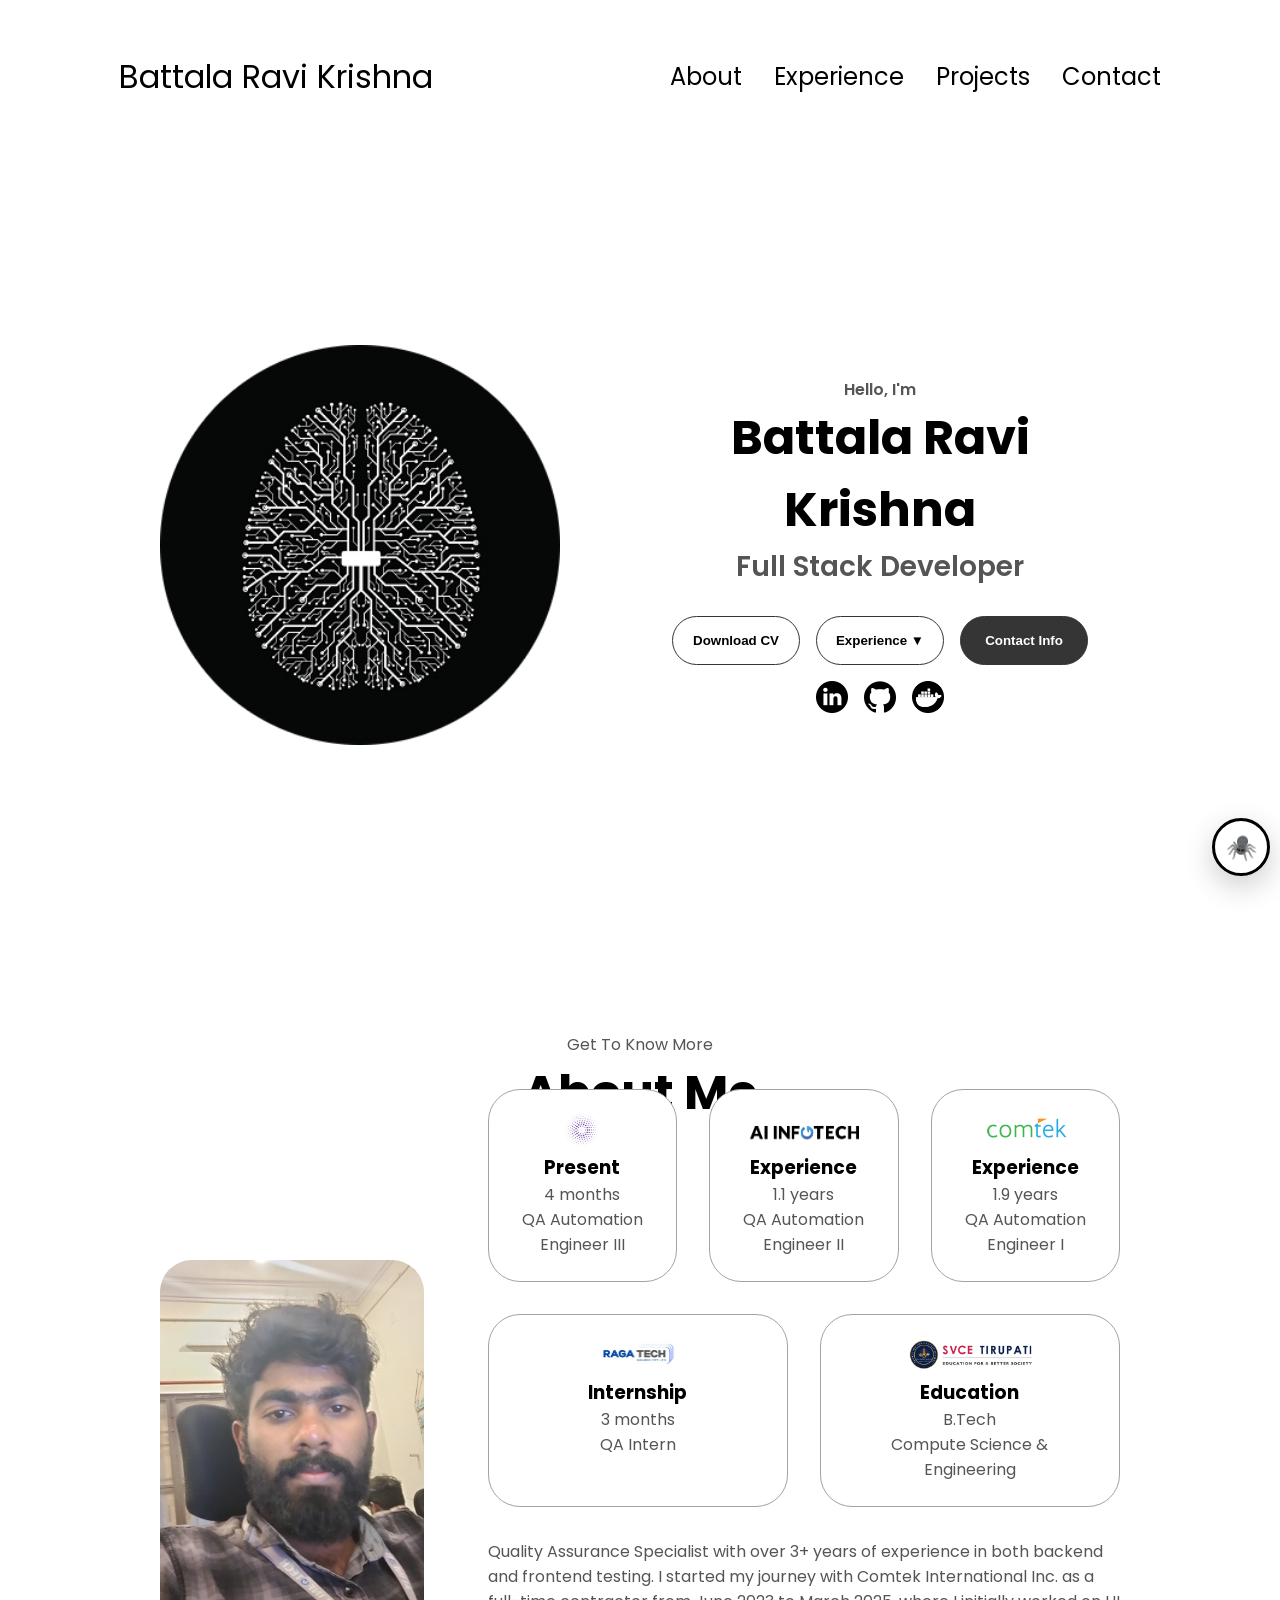
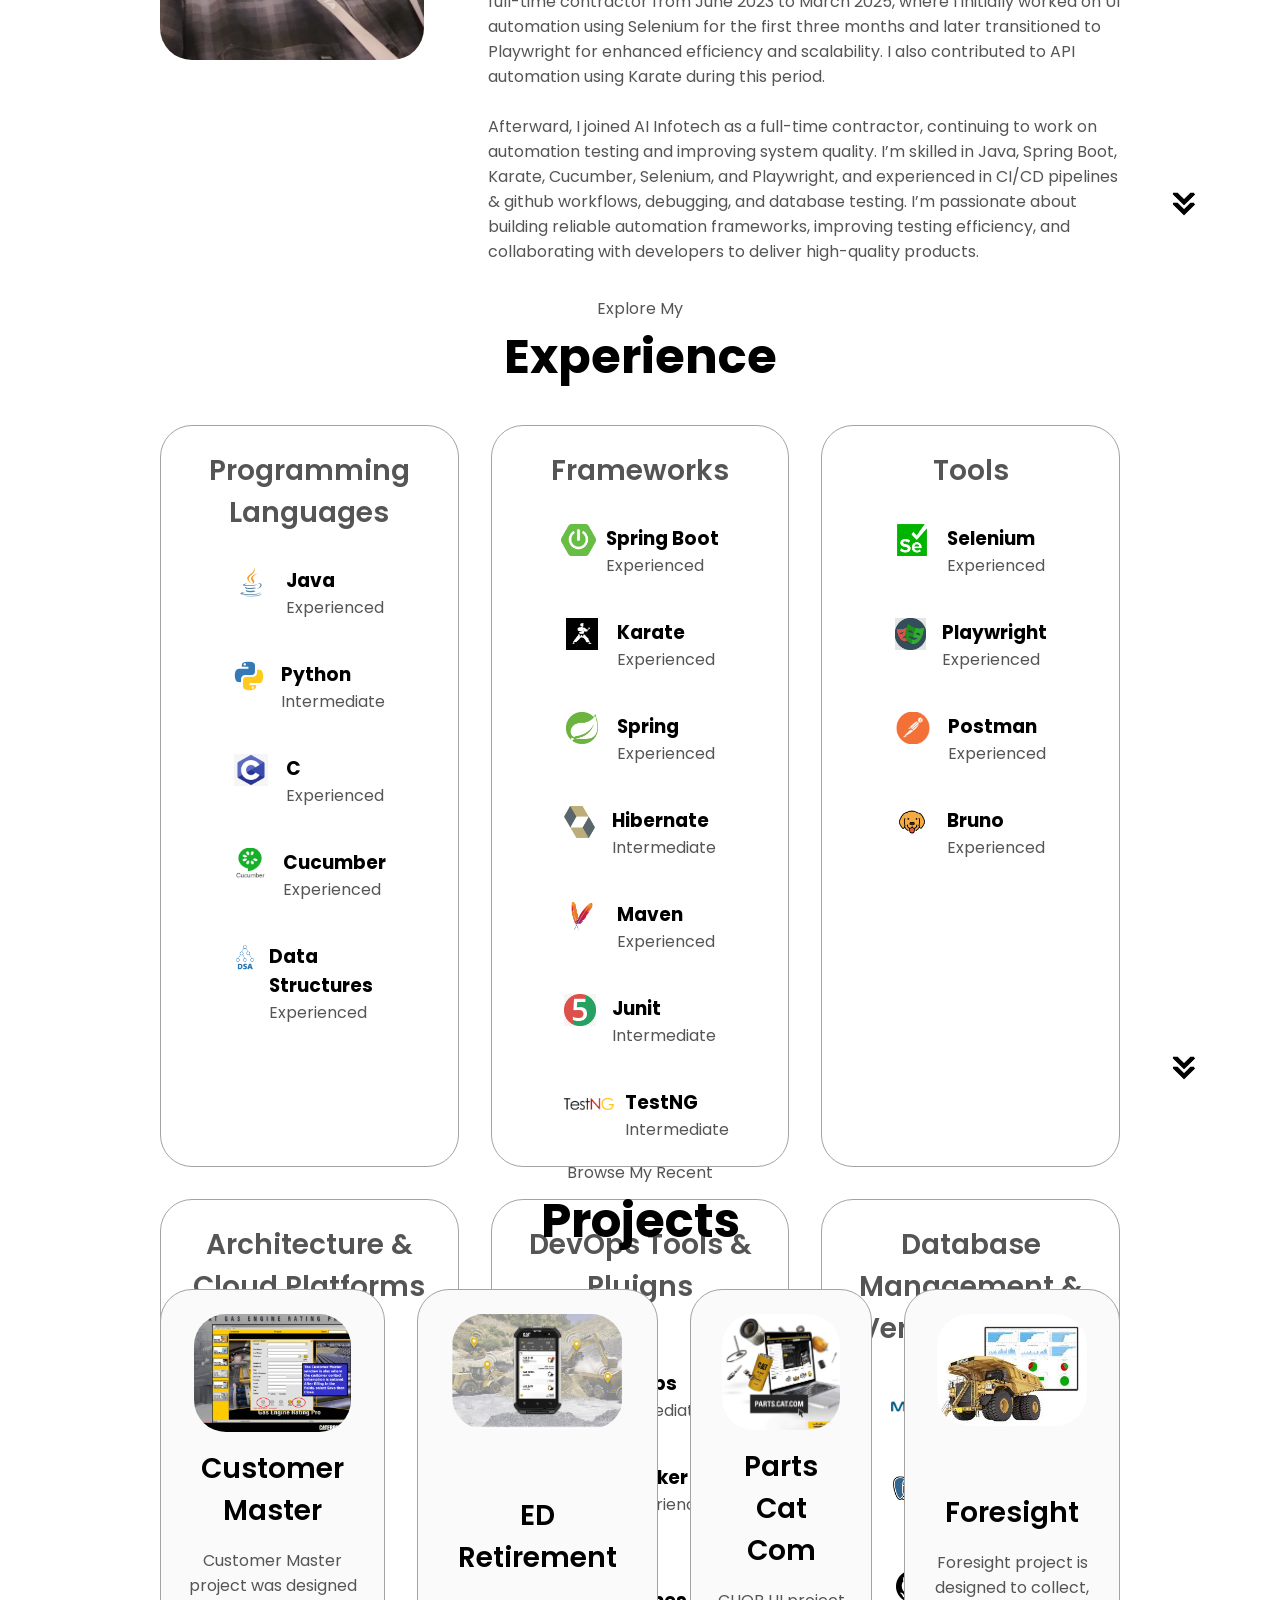
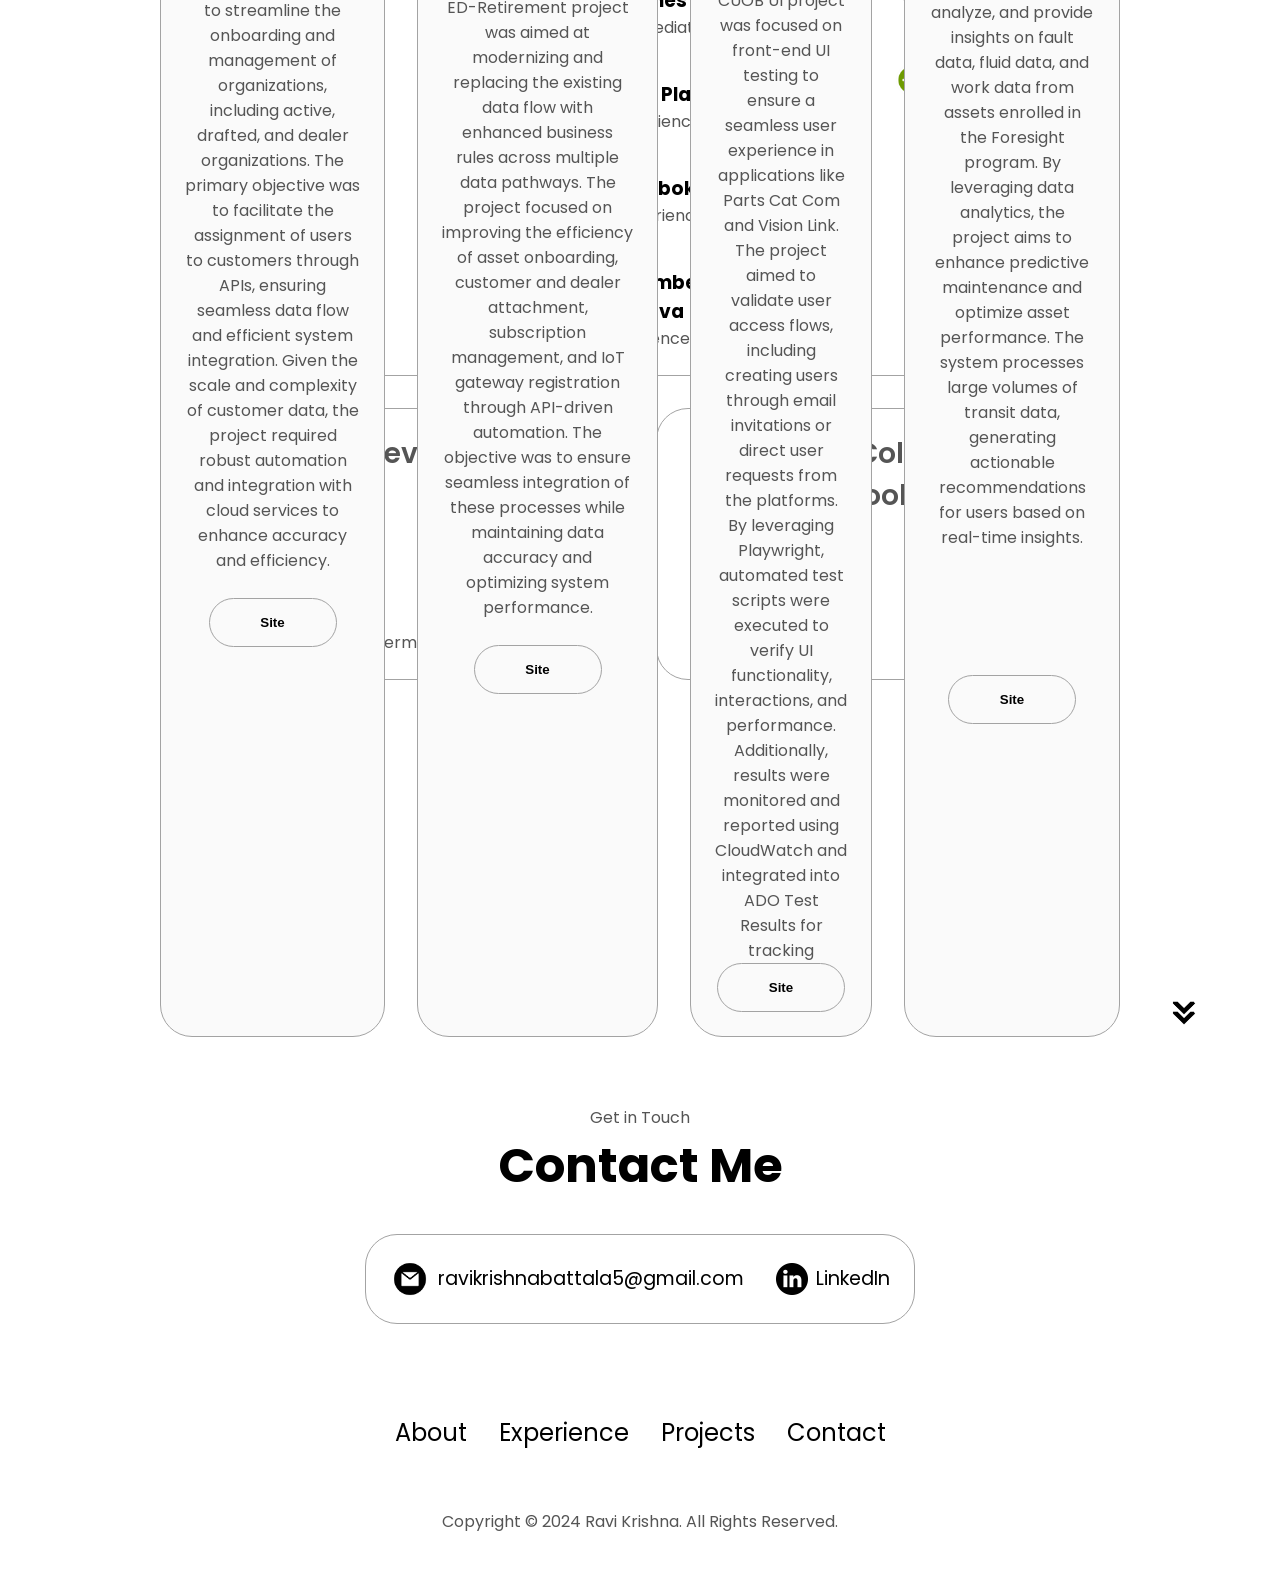
==== commit adbf5922: "added experience" ====
--- a/index.html
+++ b/index.html
@@ -598,6 +598,37 @@
     <p>Copyright &#169; 2024 Ravi Krishna. All Rights Reserved.</p>
   </footer>
   <script src="script.js"></script>
+
+  <div id="chatbot-container"></div>
+  <script>
+    fetch("chatbot/chat.html")
+            .then(response => response.text())
+            .then(html => {
+              document.getElementById("chatbot-container").innerHTML = html;
+
+              const link = document.createElement("link");
+              link.rel = "stylesheet";
+              link.href = "chatbot/chat.css";
+              document.head.appendChild(link);
+
+              const script = document.createElement("script");
+              script.src = "chatbot/chat.js";
+
+              script.onload = () => {
+                console.log("chat.js loaded");
+                window.initChatbot();
+              };
+
+              script.onerror = () => {
+                console.error("chat.js failed to load");
+              };
+
+              document.body.appendChild(script);
+            })
+            .catch(error => {
+              console.error("Chatbot loading failed:", error);
+            });
+  </script>
 </body>
 
 </html>
